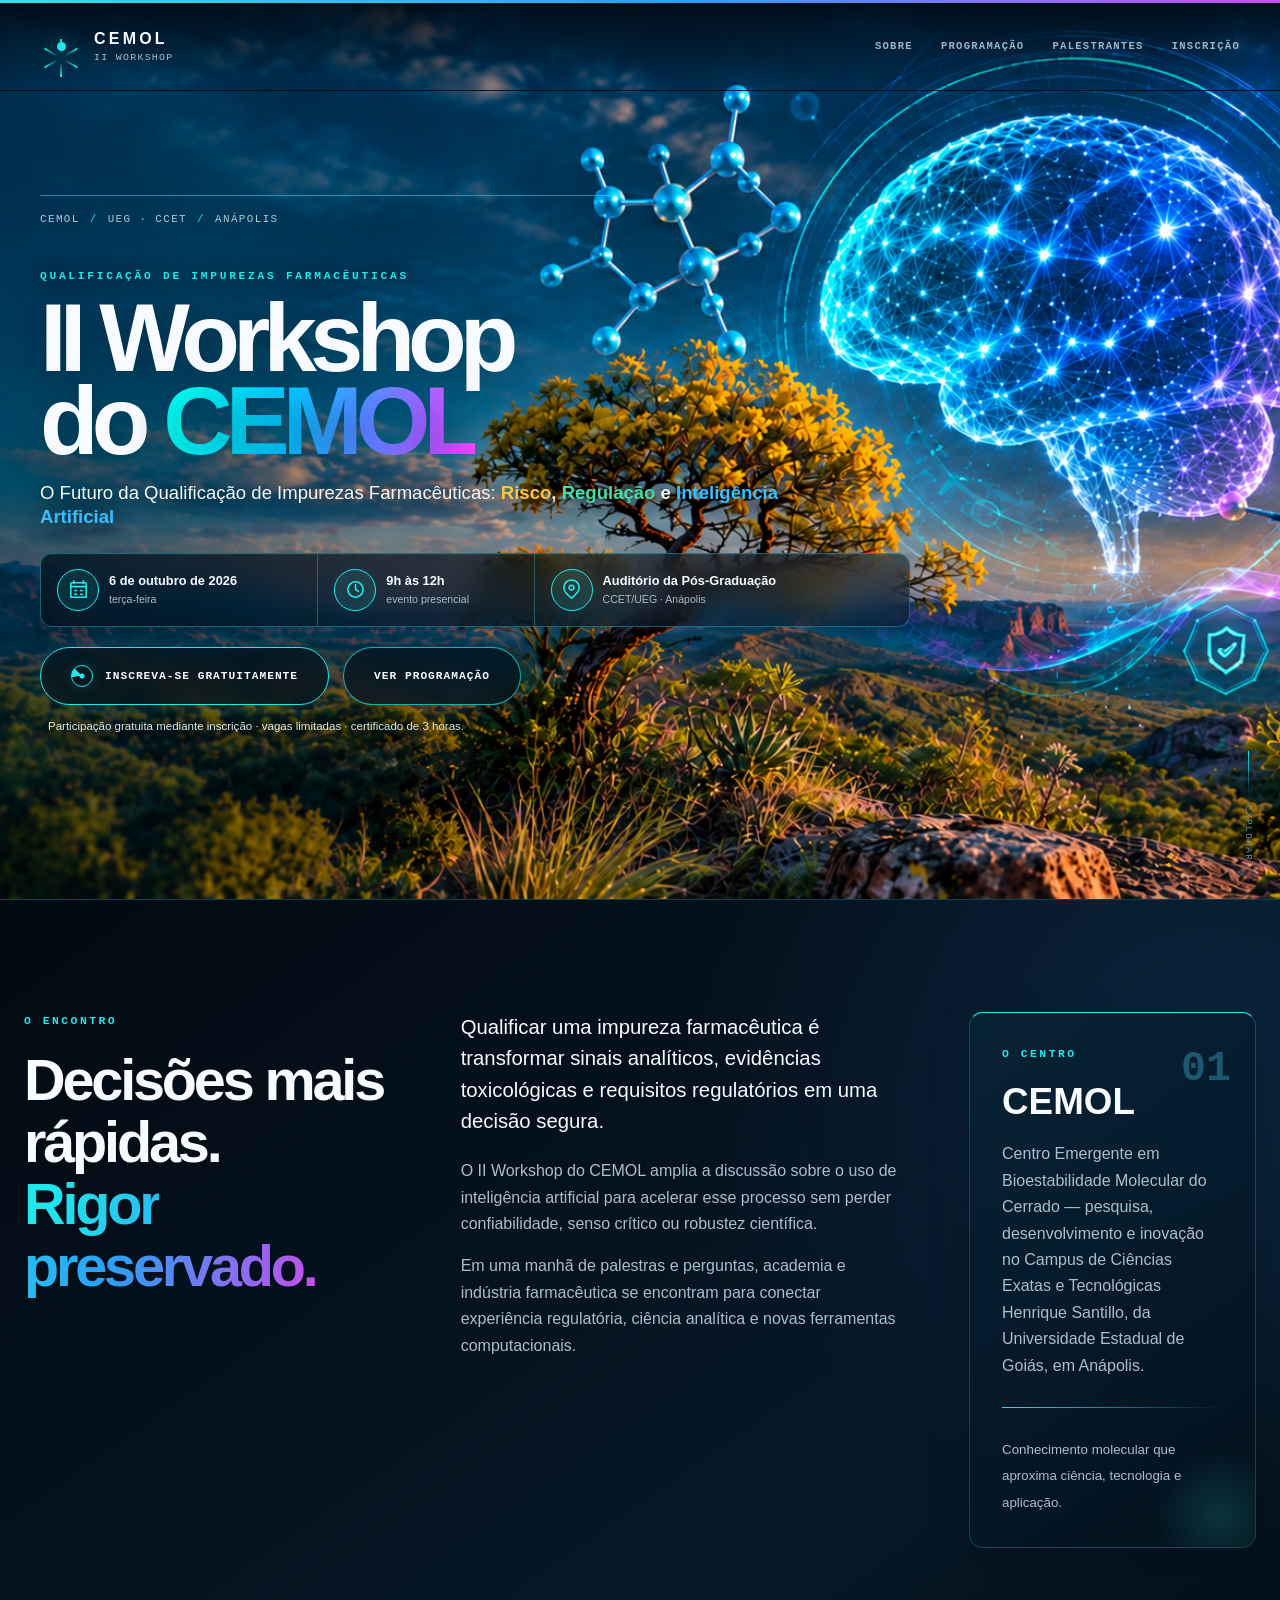
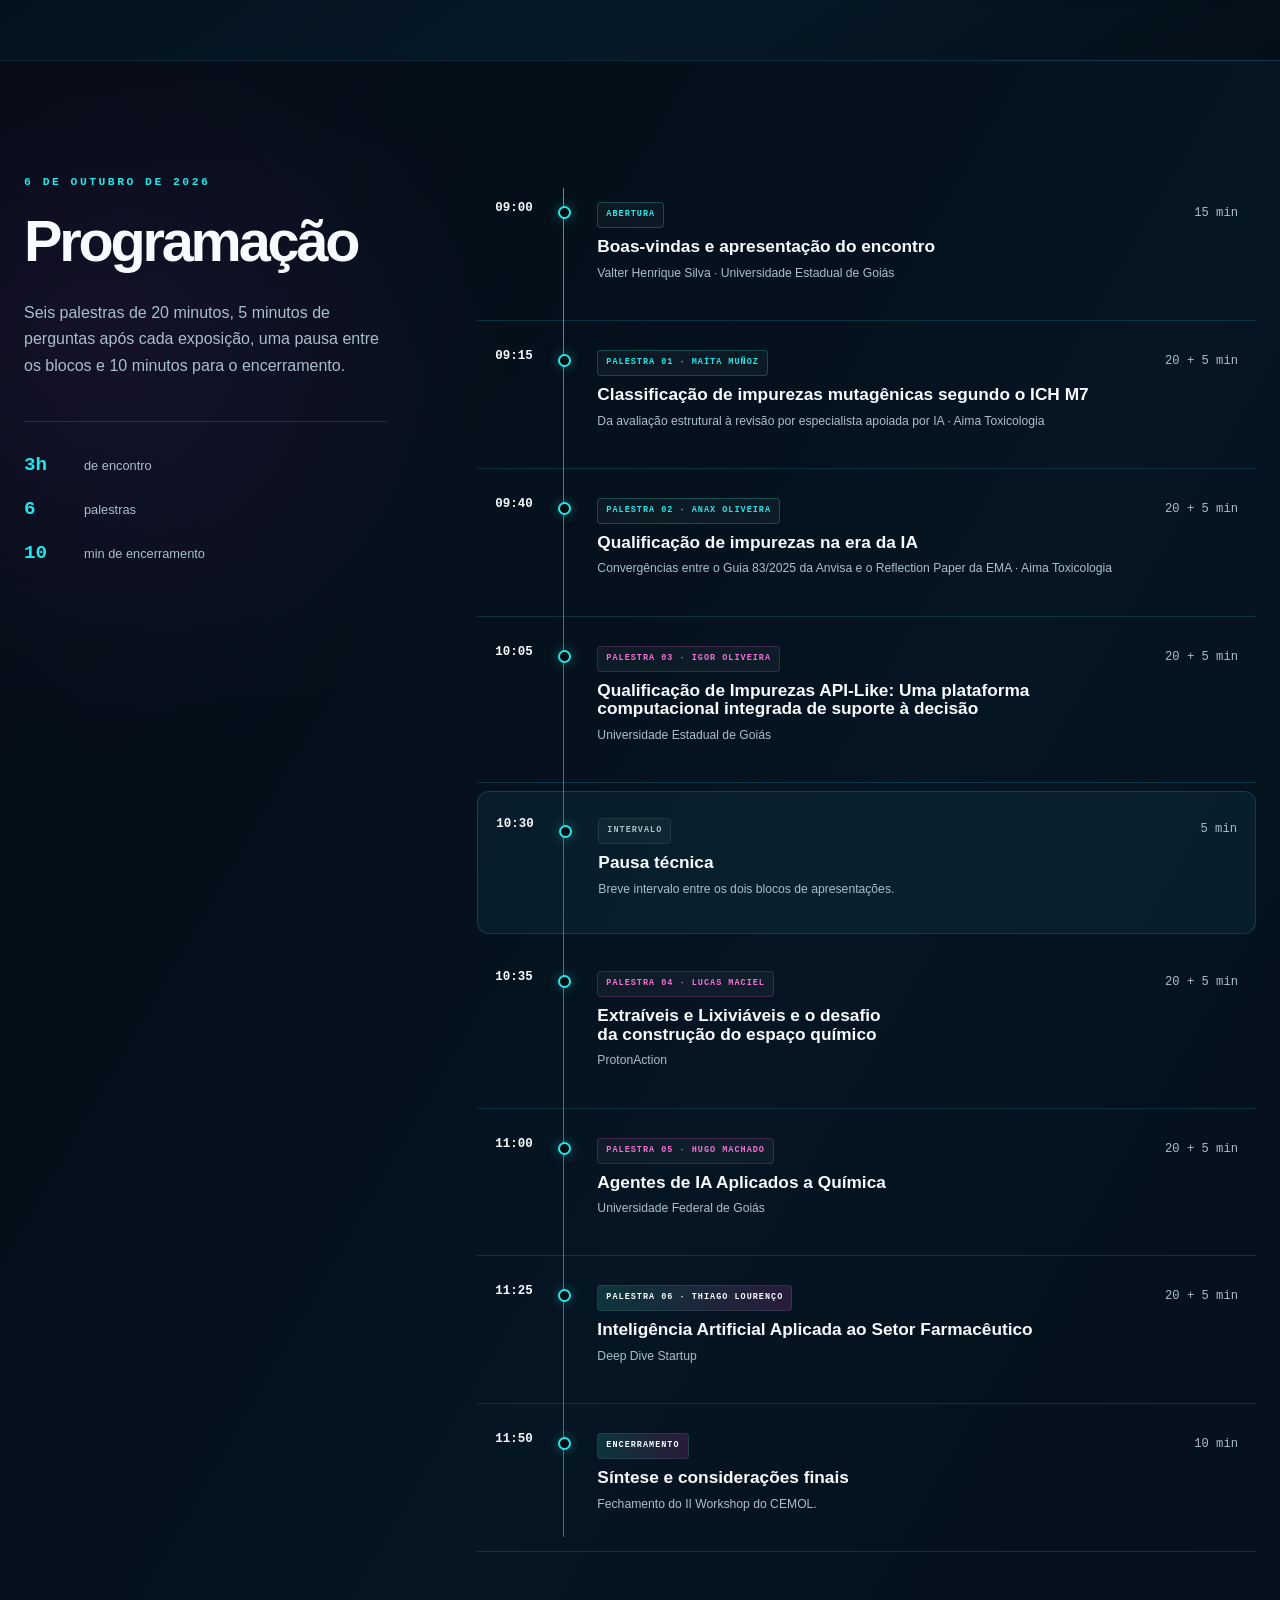
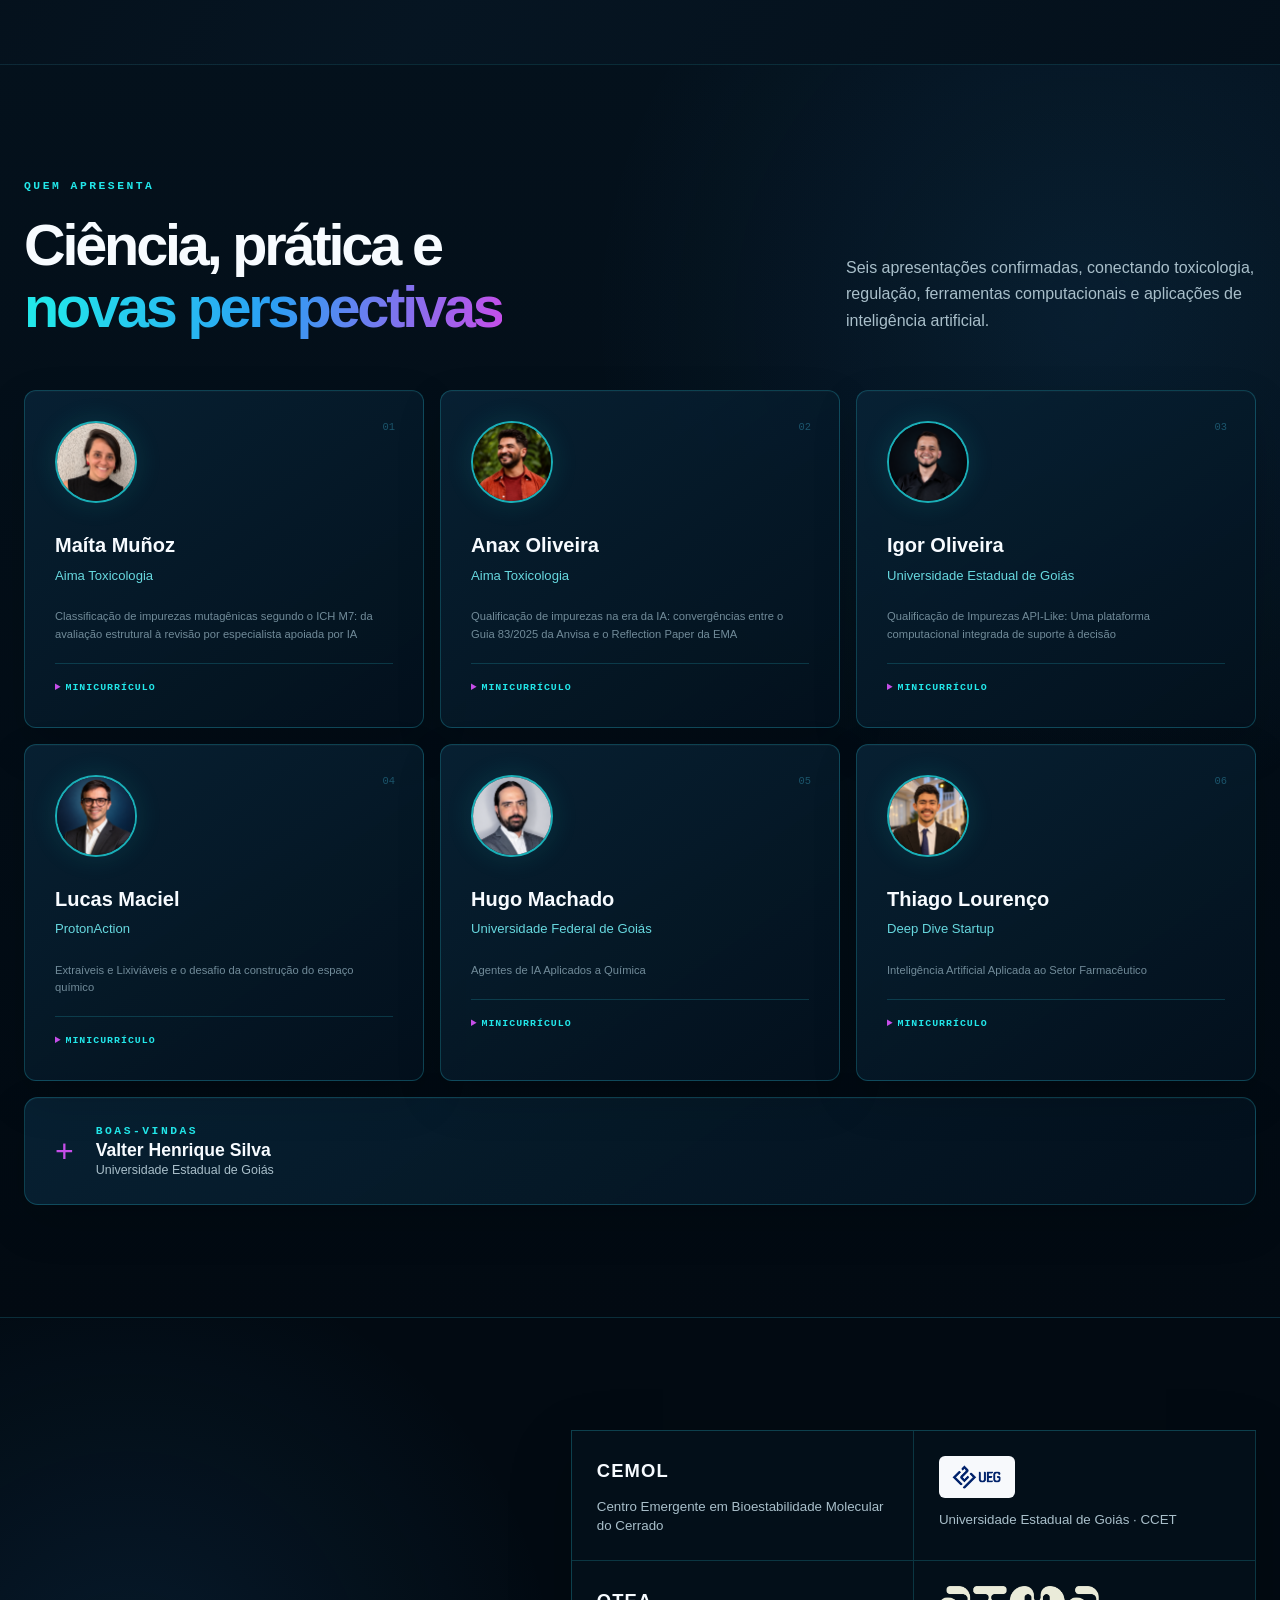
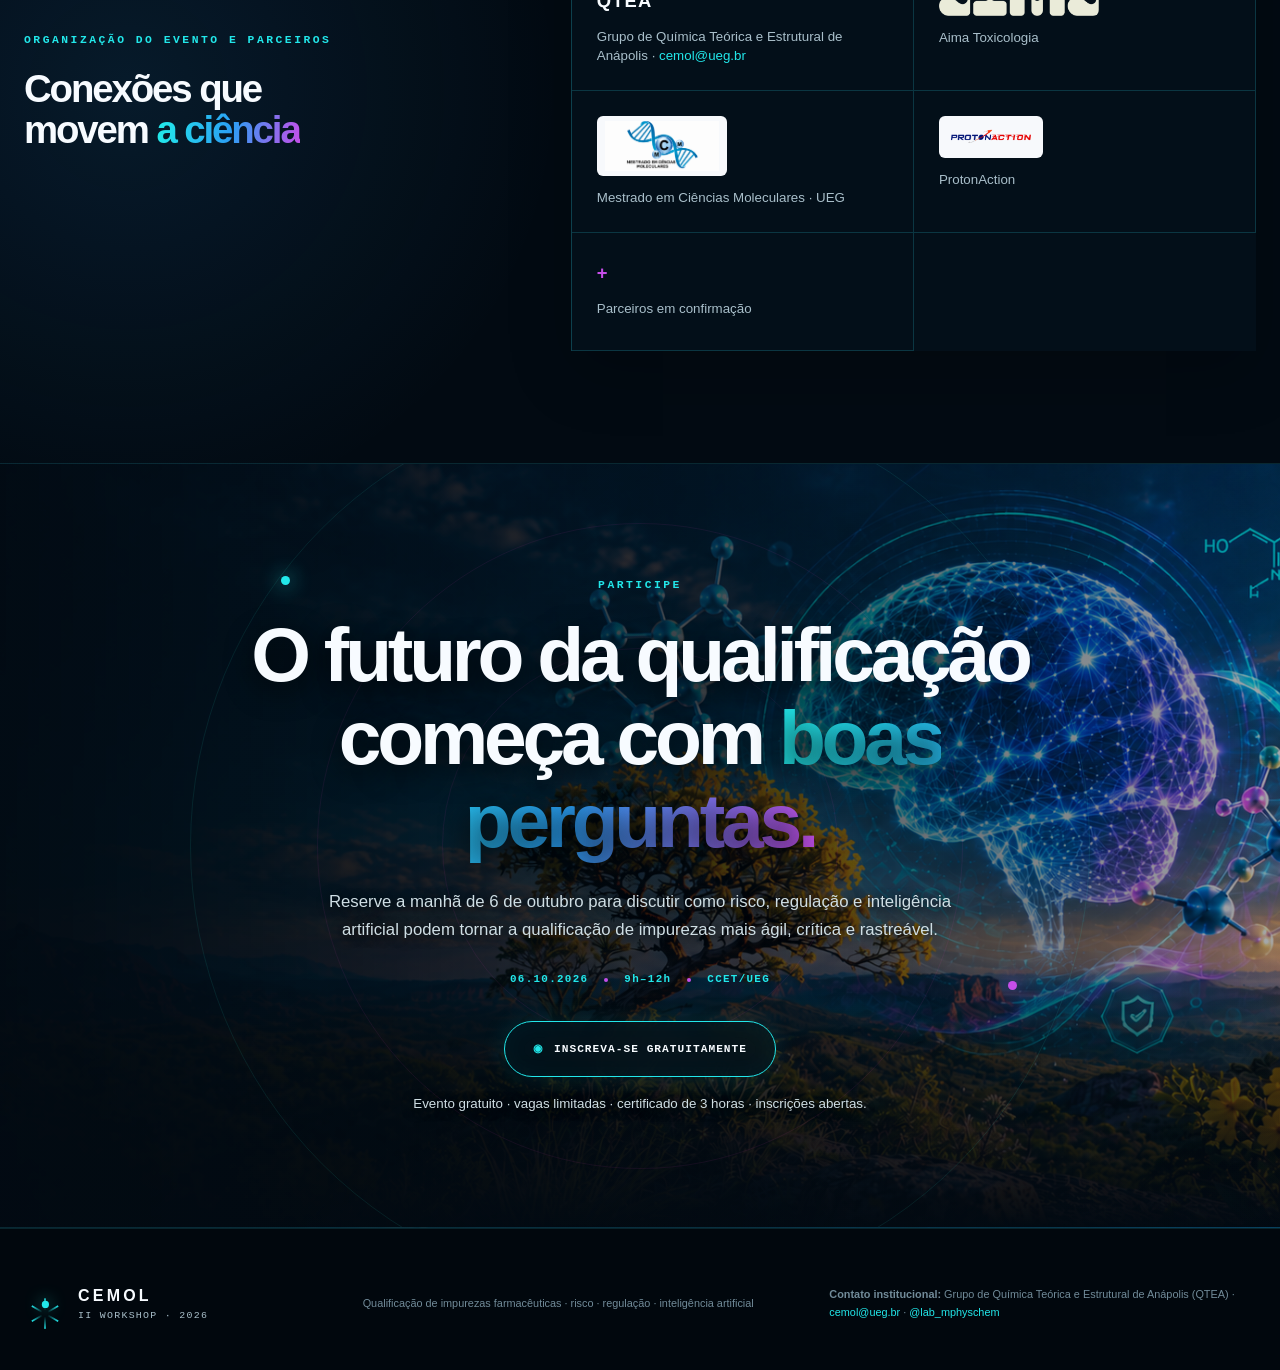
==== index.html @ 2366f644 "Publica site do II Workshop do CEMOL" ====
<!doctype html>
<html lang="pt-BR">
  <head>
    <meta charset="utf-8" />
    <meta name="viewport" content="width=device-width, initial-scale=1" />
    <meta
      name="description"
      content="II Workshop do CEMOL — O Futuro da Qualificação de Impurezas Farmacêuticas: Risco, Regulação e Inteligência Artificial. 6 de outubro de 2026, das 9h às 12h, em Anápolis."
    />
    <meta name="theme-color" content="#051115" />
    <meta property="og:type" content="website" />
    <meta property="og:title" content="II Workshop do CEMOL" />
    <meta
      property="og:description"
      content="Risco, regulação e inteligência artificial na qualificação de impurezas farmacêuticas."
    />
    <meta property="og:image" content="assets/social-card.png" />
    <title>II Workshop do CEMOL</title>
    <link rel="stylesheet" href="styles.css" />
    <script src="script.js" defer></script>
  </head>
  <body data-registration-url="https://forms.gle/aCswComTDWikFgrj9">
    <a class="skip-link" href="#conteudo">Pular para o conteúdo</a>

    <header class="site-header" data-header>
      <a class="brand" href="#inicio" aria-label="II Workshop do CEMOL — início">
        <span class="brand__mark" aria-hidden="true">
          <i></i><i></i><i></i><i></i><i></i><i></i>
        </span>
        <span>
          <b>CEMOL</b>
          <small>II Workshop</small>
        </span>
      </a>

      <button class="nav-toggle" type="button" aria-expanded="false" aria-controls="menu-principal">
        <span></span><span></span>
        <span class="sr-only">Abrir menu</span>
      </button>

      <nav id="menu-principal" class="site-nav" aria-label="Navegação principal">
        <a href="#sobre">Sobre</a>
        <a href="#programacao">Programação</a>
        <a href="#palestrantes">Palestrantes</a>
        <a href="#inscricao">Inscrição</a>
      </nav>
    </header>

    <main id="conteudo">
      <section id="inicio" class="hero" aria-labelledby="hero-title">
        <div class="hero__backdrop" aria-hidden="true"></div>
        <div class="hero__molecule" aria-hidden="true">
          <span class="bond bond--1"></span><span class="bond bond--2"></span>
          <span class="bond bond--3"></span><span class="bond bond--4"></span>
          <i class="atom atom--1"></i><i class="atom atom--2"></i>
          <i class="atom atom--3"></i><i class="atom atom--4"></i><i class="atom atom--5"></i>
        </div>
        <div class="container hero__content">
          <div class="hero__eyebrow">
            <span>CEMOL</span>
            <span>UEG · CCET</span>
            <span>Anápolis</span>
          </div>
          <p class="kicker">Qualificação de impurezas farmacêuticas</p>
          <h1 id="hero-title">
            <span class="hero__title-line">II Workshop</span>
            <span class="hero__title-line hero__title-line--accent">do <em>CEMOL</em></span>
          </h1>
          <p class="hero__theme">
            O Futuro da Qualificação de Impurezas Farmacêuticas:
            <strong><span class="accent accent--gold">Risco</span>, <span class="accent accent--green">Regulação</span> e <span class="accent accent--blue">Inteligência Artificial</span></strong>
          </p>

          <div class="event-facts" aria-label="Informações do evento">
            <div class="event-fact">
              <span class="event-fact__icon" aria-hidden="true">
                <svg viewBox="0 0 24 24"><path d="M7 3v3M17 3v3M4 9h16M5 5h14a1 1 0 0 1 1 1v14H4V6a1 1 0 0 1 1-1Z"/><path d="M8 13h2M14 13h2M8 17h2M14 17h2"/></svg>
              </span>
              <span><b>6 de outubro de 2026</b><small>terça-feira</small></span>
            </div>
            <div class="event-fact">
              <span class="event-fact__icon" aria-hidden="true">
                <svg viewBox="0 0 24 24"><circle cx="12" cy="12" r="8"/><path d="M12 7v5l3 2"/></svg>
              </span>
              <span><b>9h às 12h</b><small>evento presencial</small></span>
            </div>
            <div class="event-fact">
              <span class="event-fact__icon" aria-hidden="true">
                <svg viewBox="0 0 24 24"><path d="M20 10c0 5-8 11-8 11S4 15 4 10a8 8 0 1 1 16 0Z"/><circle cx="12" cy="10" r="2.5"/></svg>
              </span>
              <span><b>Auditório da Pós-Graduação</b><small>CCET/UEG · Anápolis</small></span>
            </div>
          </div>

          <div class="hero__actions">
            <a class="button button--primary" href="https://forms.gle/aCswComTDWikFgrj9" target="_blank" rel="noopener noreferrer" data-registration-cta>
              Inscreva-se gratuitamente
            </a>
            <a class="button button--ghost" href="#programacao">Ver programação</a>
          </div>
          <p class="hero__note">Participação gratuita mediante inscrição · vagas limitadas · certificado de 3 horas.</p>
        </div>
        <a class="hero__scroll" href="#sobre" aria-label="Ir para a seção Sobre">
          <span></span> Explorar
        </a>
      </section>

      <section id="sobre" class="section section--about">
        <div class="container about-grid">
          <div class="section-heading reveal">
            <p class="kicker">O encontro</p>
            <h2>Decisões mais rápidas.<br /><span>Rigor preservado.</span></h2>
          </div>
          <div class="about-copy reveal">
            <p class="lead">
              Qualificar uma impureza farmacêutica é transformar sinais analíticos,
              evidências toxicológicas e requisitos regulatórios em uma decisão segura.
            </p>
            <p>
              O II Workshop do CEMOL amplia a discussão sobre o uso de inteligência
              artificial para acelerar esse processo sem perder confiabilidade, senso
              crítico ou robustez científica.
            </p>
            <p>
              Em uma manhã de palestras e perguntas, academia e indústria farmacêutica se
              encontram para conectar experiência regulatória, ciência analítica e novas
              ferramentas computacionais.
            </p>
          </div>
          <aside class="about-card reveal" aria-label="Sobre o CEMOL">
            <span class="about-card__index">01</span>
            <p class="kicker">O Centro</p>
            <h3>CEMOL</h3>
            <p>
              Centro Emergente em Bioestabilidade Molecular do Cerrado — pesquisa,
              desenvolvimento e inovação no Campus de Ciências Exatas e Tecnológicas
              Henrique Santillo, da Universidade Estadual de Goiás, em Anápolis.
            </p>
            <div class="about-card__line"></div>
            <small>Conhecimento molecular que aproxima ciência, tecnologia e aplicação.</small>
          </aside>
        </div>
      </section>

      <section id="programacao" class="section section--schedule">
        <div class="container schedule-layout">
          <div class="schedule-intro reveal">
            <p class="kicker">6 de outubro de 2026</p>
            <h2>Programação</h2>
            <p>
              Seis palestras de 20 minutos, 5 minutos de perguntas após cada exposição,
              uma pausa entre os blocos e 10 minutos para o encerramento.
            </p>
            <div class="schedule-summary">
              <span><b>3h</b> de encontro</span>
              <span><b>6</b> palestras</span>
              <span><b>10</b> min de encerramento</span>
            </div>
          </div>

          <ol class="timeline" aria-label="Programação do workshop">
            <li class="timeline__item reveal">
              <time datetime="2026-10-06T09:00">09:00</time>
              <div><span class="tag tag--cyan">Abertura</span><h3>Boas-vindas e apresentação do encontro</h3><p>Valter Henrique Silva · Universidade Estadual de Goiás</p></div>
              <small>15 min</small>
            </li>
            <li class="timeline__item reveal">
              <time datetime="2026-10-06T09:15">09:15</time>
              <div><span class="tag tag--cyan">Palestra 01 · Maíta Muñoz</span><h3>Classificação de impurezas mutagênicas segundo o ICH M7</h3><p>Da avaliação estrutural à revisão por especialista apoiada por IA · Aima Toxicologia</p></div>
              <small>20 + 5 min</small>
            </li>
            <li class="timeline__item reveal">
              <time datetime="2026-10-06T09:40">09:40</time>
              <div><span class="tag tag--cyan">Palestra 02 · Anax Oliveira</span><h3>Qualificação de impurezas na era da IA</h3><p>Convergências entre o Guia 83/2025 da Anvisa e o Reflection Paper da EMA · Aima Toxicologia</p></div>
              <small>20 + 5 min</small>
            </li>
            <li class="timeline__item reveal">
              <time datetime="2026-10-06T10:05">10:05</time>
              <div><span class="tag tag--magenta">Palestra 03 · Igor Oliveira</span><h3>Qualificação de Impurezas API-Like: Uma plataforma computacional integrada de suporte à decisão</h3><p>Universidade Estadual de Goiás</p></div>
              <small>20 + 5 min</small>
            </li>
            <li class="timeline__item timeline__item--break reveal">
              <time datetime="2026-10-06T10:30">10:30</time>
              <div><span class="tag">Intervalo</span><h3>Pausa técnica</h3><p>Breve intervalo entre os dois blocos de apresentações.</p></div>
              <small>5 min</small>
            </li>
            <li class="timeline__item reveal">
              <time datetime="2026-10-06T10:35">10:35</time>
              <div><span class="tag tag--magenta">Palestra 04 · Lucas Maciel</span><h3>Extraíveis e Lixiviáveis e o desafio da construção do espaço químico</h3><p>ProtonAction</p></div>
              <small>20 + 5 min</small>
            </li>
            <li class="timeline__item reveal">
              <time datetime="2026-10-06T11:00">11:00</time>
              <div><span class="tag tag--magenta">Palestra 05 · Hugo Machado</span><h3>Agentes de IA Aplicados a Química</h3><p>Universidade Federal de Goiás</p></div>
              <small>20 + 5 min</small>
            </li>
            <li class="timeline__item reveal">
              <time datetime="2026-10-06T11:25">11:25</time>
              <div><span class="tag tag--gradient">Palestra 06 · Thiago Lourenço</span><h3>Inteligência Artificial Aplicada ao Setor Farmacêutico</h3><p>Deep Dive Startup</p></div>
              <small>20 + 5 min</small>
            </li>
            <li class="timeline__item reveal">
              <time datetime="2026-10-06T11:50">11:50</time>
              <div><span class="tag tag--gradient">Encerramento</span><h3>Síntese e considerações finais</h3><p>Fechamento do II Workshop do CEMOL.</p></div>
              <small>10 min</small>
            </li>
          </ol>
        </div>
      </section>

      <section id="palestrantes" class="section section--speakers">
        <div class="container">
          <div class="section-heading section-heading--row reveal">
            <div><p class="kicker">Quem apresenta</p><h2>Ciência, prática e <span>novas perspectivas</span></h2></div>
            <p>Seis apresentações confirmadas, conectando toxicologia, regulação, ferramentas computacionais e aplicações de inteligência artificial.</p>
          </div>
          <div class="speaker-grid">
            <article class="speaker-card reveal">
              <div class="speaker-card__avatar speaker-card__avatar--photo">
                <img src="assets/maita-munoz.png" alt="Retrato de Maíta Muñoz" width="1254" height="1254" loading="lazy" />
              </div>
              <span class="speaker-card__number">01</span>
              <h3>Maíta Muñoz</h3>
              <p>Aima Toxicologia</p>
              <small>Classificação de impurezas mutagênicas segundo o ICH M7: da avaliação estrutural à revisão por especialista apoiada por IA</small>
              <details class="speaker-bio">
                <summary>Minicurrículo</summary>
                <p>Maíta é Química pela Universidad del Quindío (Colômbia), Mestre em Toxicologia pela Universidade de São Paulo (USP), com mais de 15 anos de experiência na indústria farmacêutica. Tem sólida experiência na avaliação de risco toxicológico, tendo atuado como Toxicologista na indústria farmacêutica brasileira, onde implementou o uso de ferramentas <em>in silico</em> em diversas frentes, de acordo com regulamentações da Anvisa e guias do ICH. Mais recentemente, trabalhou como Cientista de Aplicação e Consultora Científica no Reino Unido, sendo responsável por implementar o uso de plataformas de Toxicologia Computacional nos países hispanofalantes da América Latina, com foco na avaliação de segurança química. Atualmente, é Diretora Científica na Aima Toxicologia, empresa cujos pilares de atuação são consultoria, educação, ciência e políticas públicas.</p>
              </details>
            </article>
            <article class="speaker-card reveal">
              <div class="speaker-card__avatar speaker-card__avatar--photo">
                <img src="assets/anax-oliveira.png" alt="Retrato de Anax Oliveira" width="1254" height="1254" loading="lazy" />
              </div>
              <span class="speaker-card__number">02</span>
              <h3>Anax Oliveira</h3>
              <p>Aima Toxicologia</p>
              <small>Qualificação de impurezas na era da IA: convergências entre o Guia 83/2025 da Anvisa e o Reflection Paper da EMA</small>
              <details class="speaker-bio">
                <summary>Minicurrículo</summary>
                <p>Farmacêutico pela Universidade Anhembi Morumbi, com Doutorado em Toxicologia e Análises Toxicológicas pela USP e diplomação pelo American Board of Toxicology (DABT). É cofundador e Diretor Científico da Aima Toxicologia, com sólida experiência em avaliação de risco toxicológico nos setores farmacêutico e de cosméticos, atuando em diferentes contextos regulatórios no Brasil, América Latina e cenário global. Possui experiência em Toxicologia Computacional e participação em importantes iniciativas regulatórias, incluindo o Concea/MCTI, grupos de trabalho da Anvisa e a Câmara Técnica de Cosméticos (CATEC). É autor de publicações científicas e capítulos de livros, membro do Grupo de Trabalho de Toxicologia do CFF, da Society of Toxicology (SOT) e da Diretoria da Sociedade Brasileira de Toxicologia (SBTox).</p>
              </details>
            </article>
            <article class="speaker-card reveal">
              <div class="speaker-card__avatar speaker-card__avatar--photo">
                <img src="assets/igor-oliveira.png" alt="Retrato de Igor Oliveira" width="1254" height="1254" loading="lazy" />
              </div>
              <span class="speaker-card__number">03</span>
              <h3>Igor Oliveira</h3>
              <p>Universidade Estadual de Goiás</p>
              <small>Qualificação de Impurezas API-Like: Uma plataforma computacional integrada de suporte à decisão</small>
              <details class="speaker-bio">
                <summary>Minicurrículo</summary>
                <p>Farmacêutico pela Universidade Federal de Goiás (UFG), pós-graduado em Toxicologia Industrial pelo CDPI PHARMA e mestrando em Ciências Moleculares pela Universidade Estadual de Goiás (UEG), com pesquisa voltada à toxicologia computacional, qualificação de impurezas não mutagênicas, toxicologia regulatória, quimioinformática e inteligência artificial. Atua como Analista de Desenvolvimento Analítico na Brainfarma, com experiência em gerenciamento de risco de nitrosaminas, suporte analítico para impurezas mutagênicas, solventes residuais, impurezas elementares, avaliação comparativa de perfis de impurezas e atividades de suporte analítico pós-registro.</p>
              </details>
            </article>
            <article class="speaker-card reveal">
              <div class="speaker-card__avatar speaker-card__avatar--photo">
                <img src="assets/lucas-maciel.png" alt="Retrato de Lucas Maciel" width="1254" height="1254" loading="lazy" />
              </div>
              <span class="speaker-card__number">04</span>
              <h3>Lucas Maciel</h3>
              <p>ProtonAction</p>
              <small>Extraíveis e Lixiviáveis e o desafio da construção do espaço químico</small>
              <details class="speaker-bio">
                <summary>Minicurrículo</summary>
                <p>Farmacêutico pela Universidade Federal do Piauí (UFPI), com Mestrado e Doutorado em Ciências pela Faculdade de Ciências Farmacêuticas de Ribeirão Preto da USP e estágio sanduíche na University of Münster, Alemanha. Possui sólida experiência em técnicas analíticas avançadas, incluindo cromatografia, espectrometria de massas, desenvolvimento e validação de métodos analíticos e bioanalíticos, além de estudos de metabolismo e farmacocinética. Atuou na indústria farmacêutica entre 2020 e 2024, com foco na análise de impurezas farmacêuticas, como produtos de degradação, nitrosaminas e extraíveis e lixiviáveis. Atualmente, é CEO e fundador da ProtonAction, professor de pós-graduação e produtor de conteúdo técnico na área farmacêutica. Também atua como revisor de periódicos científicos internacionais e embaixador científico da comunidade USP Nitrosamine Exchange.</p>
              </details>
            </article>
            <article class="speaker-card reveal">
              <div class="speaker-card__avatar speaker-card__avatar--photo">
                <img src="assets/hugo-machado.png" alt="Retrato de Hugo Machado" width="1254" height="1254" loading="lazy" />
              </div>
              <span class="speaker-card__number">05</span>
              <h3>Hugo Machado</h3>
              <p>Universidade Federal de Goiás</p>
              <small>Agentes de IA Aplicados a Química</small>
              <details class="speaker-bio">
                <summary>Minicurrículo</summary>
                <p>Químico Industrial, mestre e doutor em Físico-Química pela UEG e UnB, respectivamente. Atua como pesquisador e pós-doutorando no Laboratório de Cromatografia e Espectrometria de Massa (LaCEM) e como pesquisador nos grupos QTEA e LMSC. É desenvolvedor da plataforma computacional “Transitivity”, voltada ao cálculo de propriedades cinéticas e parâmetros relacionados a transformações químicas e fenômenos de transporte. Atualmente, dedica-se ao tratamento de dados de espectrometria de massas e ao desenvolvimento de softwares e modelos matemáticos baseados em inteligência artificial para a análise de processos químicos e biológicos e de problemas em cinética química.</p>
              </details>
            </article>
            <article class="speaker-card reveal">
              <div class="speaker-card__avatar speaker-card__avatar--photo">
                <img src="assets/thiago-lourenco.png" alt="Retrato de Thiago Lourenço" width="1254" height="1254" loading="lazy" />
              </div>
              <span class="speaker-card__number">06</span>
              <h3>Thiago Lourenço</h3>
              <p>Deep Dive Startup</p>
              <small>Inteligência Artificial Aplicada ao Setor Farmacêutico</small>
              <details class="speaker-bio">
                <summary>Minicurrículo</summary>
                <p>Thiago Gomes da Silva Lourenço é Engenheiro Mecatrônico pela Universidade de Brasília (UnB), especializado em Inteligência Artificial. Cofundador da Deep Dive, coordena o projeto SIGN, voltado à aplicação de visão computacional no ensino de LIBRAS. Atua também como Consultor no CGEE, desenvolvendo soluções baseadas em Processamento de Linguagem Natural (PLN) e Grandes Modelos de Linguagem (LLMs) para análise e automação em larga escala. Sua experiência inclui visão computacional, reconhecimento de sinais, robótica, aprendizado por reforço profundo e modelos de linguagem multimodais, com atuação em pesquisa, publicações científicas e desenvolvimento de projetos. Complementa sua formação técnica com experiência em liderança e integração de sistemas, construída no LARA, no IEEE CIS e na Empresa Júnior Mecajun.</p>
              </details>
            </article>
          </div>
          <div class="speaker-note reveal">
            <span>+</span>
            <div>
              <p class="kicker">Boas-vindas</p>
              <h3>Valter Henrique Silva</h3>
              <p>Universidade Estadual de Goiás</p>
            </div>
          </div>
        </div>
      </section>

      <section id="parceiros" class="section section--partners">
        <div class="container partners-grid">
          <div class="reveal">
            <p class="kicker">Organização do evento e parceiros</p>
            <h2>Conexões que movem <span>a ciência</span></h2>
          </div>
          <div class="partner-list reveal" aria-label="Organização do evento e instituições parceiras">
            <div><b>CEMOL</b><small>Centro Emergente em Bioestabilidade Molecular do Cerrado</small></div>
            <div class="partner-list__brand">
              <img class="partner-logo partner-logo--ueg" src="assets/logo-ueg.png" alt="Logotipo da Universidade Estadual de Goiás" width="1645" height="819" loading="lazy" />
              <small>Universidade Estadual de Goiás · CCET</small>
            </div>
            <div><b>QTEA</b><small>Grupo de Química Teórica e Estrutural de Anápolis · <a href="mailto:cemol@ueg.br">cemol@ueg.br</a></small></div>
            <div class="partner-list__brand">
              <img class="partner-logo partner-logo--aima" src="assets/logo-aima.png" alt="Logotipo da Aima Toxicologia" width="4391" height="823" loading="lazy" />
              <small>Aima Toxicologia</small>
            </div>
            <div class="partner-list__brand">
              <img class="partner-logo partner-logo--ppgcm" src="assets/logo-mestrado-ciencias-moleculares.png" alt="Logotipo do Mestrado em Ciências Moleculares" width="1894" height="830" loading="lazy" />
              <small>Mestrado em Ciências Moleculares · UEG</small>
            </div>
            <div class="partner-list__brand">
              <img class="partner-logo partner-logo--protonaction" src="assets/logo-protonaction.png" alt="Logotipo da ProtonAction" width="2172" height="724" loading="lazy" />
              <small>ProtonAction</small>
            </div>
            <div class="partner-list__pending"><b>+</b><small>Parceiros em confirmação</small></div>
          </div>
        </div>
      </section>

      <section id="inscricao" class="section section--cta">
        <div class="cta-orbit" aria-hidden="true"><i></i><i></i><i></i></div>
        <div class="container cta-content reveal">
          <p class="kicker">Participe</p>
          <h2>O futuro da qualificação<br />começa com <span>boas perguntas.</span></h2>
          <p>
            Reserve a manhã de 6 de outubro para discutir como risco, regulação e
            inteligência artificial podem tornar a qualificação de impurezas mais ágil,
            crítica e rastreável.
          </p>
          <div class="cta-facts">
            <span>06.10.2026</span><i></i><span>9h–12h</span><i></i><span>CCET/UEG</span>
          </div>
          <a class="button button--primary button--large" href="https://forms.gle/aCswComTDWikFgrj9" target="_blank" rel="noopener noreferrer" data-registration-cta>
            Inscreva-se gratuitamente
          </a>
          <small>Evento gratuito · vagas limitadas · certificado de 3 horas · inscrições abertas.</small>
        </div>
      </section>
    </main>

    <footer class="site-footer">
      <div class="container">
        <a class="brand brand--footer" href="#inicio"><span class="brand__mark" aria-hidden="true"><i></i><i></i><i></i><i></i><i></i><i></i></span><span><b>CEMOL</b><small>II Workshop · 2026</small></span></a>
        <p>Qualificação de impurezas farmacêuticas · risco · regulação · inteligência artificial</p>
        <p><b>Contato institucional:</b> Grupo de Química Teórica e Estrutural de Anápolis (QTEA) · <a href="mailto:cemol@ueg.br">cemol@ueg.br</a> · <a href="https://www.instagram.com/lab_mphyschem/" target="_blank" rel="noopener noreferrer">@lab_mphyschem</a></p>
      </div>
    </footer>
  </body>
</html>
---- styles.css ----
:root {
  color-scheme: dark;
  --ink: #f3fbfa;
  --muted: #9ab1b4;
  --faint: #607579;
  --base: #041014;
  --base-soft: #07171c;
  --panel: rgba(9, 28, 33, 0.74);
  --panel-strong: #0b2228;
  --line: rgba(97, 221, 208, 0.16);
  --line-strong: rgba(97, 221, 208, 0.34);
  --cyan: #35f4dc;
  --cyan-soft: #59cbbf;
  --blue: #38a9e7;
  --magenta: #e544c3;
  --violet: #8873f4;
  --container: 1180px;
  --header: 76px;
  --radius: 20px;
  --font: Inter, "Segoe UI", Helvetica, Arial, sans-serif;
}

* {
  box-sizing: border-box;
}

html {
  scroll-behavior: smooth;
  background: var(--base);
}

body {
  margin: 0;
  overflow-x: hidden;
  color: var(--ink);
  background:
    radial-gradient(circle at 15% 38%, rgba(16, 115, 119, 0.08), transparent 22rem),
    var(--base);
  font-family: var(--font);
  font-size: 16px;
  line-height: 1.65;
}

body::before {
  position: fixed;
  z-index: 20;
  top: 0;
  left: 0;
  width: 100%;
  height: 2px;
  content: "";
  background: linear-gradient(90deg, var(--cyan), var(--blue), var(--magenta));
}

a {
  color: inherit;
  text-decoration: none;
}

button,
a {
  -webkit-tap-highlight-color: transparent;
}

button:focus-visible,
a:focus-visible {
  outline: 2px solid var(--cyan);
  outline-offset: 4px;
}

h1,
h2,
h3,
p {
  margin-top: 0;
}

h1,
h2,
h3 {
  line-height: 1.08;
  text-wrap: balance;
}

h2 {
  margin-bottom: 0;
  font-size: clamp(2.3rem, 4vw, 4.5rem);
  letter-spacing: -0.055em;
}

h2 span,
h1 em {
  color: transparent;
  background: linear-gradient(100deg, var(--cyan) 5%, var(--blue) 52%, var(--magenta));
  background-clip: text;
  -webkit-background-clip: text;
  font-style: normal;
}

.container {
  width: min(calc(100% - 48px), var(--container));
  margin-inline: auto;
}

.sr-only {
  position: absolute;
  width: 1px;
  height: 1px;
  padding: 0;
  margin: -1px;
  overflow: hidden;
  clip: rect(0, 0, 0, 0);
  white-space: nowrap;
  border: 0;
}

.skip-link {
  position: fixed;
  z-index: 1000;
  top: 12px;
  left: 12px;
  padding: 10px 16px;
  color: #00100f;
  background: var(--cyan);
  border-radius: 8px;
  transform: translateY(-150%);
  transition: transform 160ms ease;
}

.skip-link:focus {
  transform: translateY(0);
}

.site-header {
  position: fixed;
  z-index: 100;
  top: 2px;
  right: 0;
  left: 0;
  display: flex;
  align-items: center;
  justify-content: space-between;
  height: var(--header);
  padding-inline: max(24px, calc((100vw - var(--container)) / 2));
  border-bottom: 1px solid transparent;
  transition: background 240ms ease, border-color 240ms ease, backdrop-filter 240ms ease;
}

.site-header.is-scrolled {
  background: rgba(3, 14, 18, 0.84);
  border-color: var(--line);
  backdrop-filter: blur(20px);
}

.brand {
  display: inline-flex;
  align-items: center;
  gap: 12px;
}

.brand b,
.brand small {
  display: block;
  line-height: 1.15;
}

.brand b {
  font-size: 0.88rem;
  letter-spacing: 0.18em;
}

.brand small {
  margin-top: 4px;
  color: var(--muted);
  font-family: ui-monospace, SFMono-Regular, Consolas, monospace;
  font-size: 0.62rem;
  letter-spacing: 0.13em;
  text-transform: uppercase;
}

.brand__mark {
  position: relative;
  display: grid;
  width: 33px;
  height: 33px;
  place-items: center;
}

.brand__mark::after {
  width: 8px;
  height: 8px;
  content: "";
  background: var(--cyan);
  border-radius: 50%;
  box-shadow: 0 0 20px rgba(53, 244, 220, 0.7);
}

.brand__mark i {
  position: absolute;
  width: 2px;
  height: 12px;
  background: linear-gradient(var(--cyan), transparent);
  transform-origin: 50% 17px;
}

.brand__mark i:nth-child(2) { transform: rotate(60deg); }
.brand__mark i:nth-child(3) { transform: rotate(120deg); }
.brand__mark i:nth-child(4) { transform: rotate(180deg); }
.brand__mark i:nth-child(5) { transform: rotate(240deg); }
.brand__mark i:nth-child(6) { transform: rotate(300deg); }

.site-nav {
  display: flex;
  align-items: center;
  gap: 28px;
}

.site-nav a {
  position: relative;
  color: var(--muted);
  font-family: ui-monospace, SFMono-Regular, Consolas, monospace;
  font-size: 0.67rem;
  font-weight: 700;
  letter-spacing: 0.12em;
  text-transform: uppercase;
  transition: color 160ms ease;
}

.site-nav a::after {
  position: absolute;
  right: 0;
  bottom: -8px;
  left: 0;
  height: 1px;
  content: "";
  background: var(--cyan);
  transform: scaleX(0);
  transition: transform 160ms ease;
}

.site-nav a:hover,
.site-nav a.is-active {
  color: var(--ink);
}

.site-nav a:hover::after,
.site-nav a.is-active::after {
  transform: scaleX(1);
}

.nav-toggle {
  display: none;
}

.hero {
  position: relative;
  min-height: 780px;
  overflow: hidden;
  isolation: isolate;
  border-bottom: 1px solid var(--line);
}

.hero__backdrop {
  position: absolute;
  z-index: -3;
  inset: 0;
  background-image: url("assets/hero-science.png");
  background-position: center;
  background-size: cover;
  opacity: 0.88;
}

.hero::before {
  position: absolute;
  z-index: -2;
  inset: 0;
  content: "";
  background:
    linear-gradient(90deg, rgba(3, 13, 17, 0.98) 0%, rgba(3, 13, 17, 0.92) 32%, rgba(3, 13, 17, 0.2) 72%, rgba(3, 13, 17, 0.45) 100%),
    linear-gradient(0deg, var(--base) 0%, transparent 27%);
}

.hero::after {
  position: absolute;
  z-index: -1;
  inset: 0;
  content: "";
  opacity: 0.12;
  background-image: linear-gradient(rgba(53, 244, 220, 0.07) 1px, transparent 1px), linear-gradient(90deg, rgba(53, 244, 220, 0.07) 1px, transparent 1px);
  background-size: 64px 64px;
  mask-image: linear-gradient(90deg, black, transparent 58%);
}

.hero__content {
  padding-top: clamp(150px, 18vh, 190px);
  padding-bottom: 100px;
}

.hero__eyebrow {
  display: flex;
  align-items: center;
  gap: 10px;
  margin-bottom: 48px;
  color: var(--faint);
  font-family: ui-monospace, SFMono-Regular, Consolas, monospace;
  font-size: 0.62rem;
  letter-spacing: 0.13em;
  text-transform: uppercase;
}

.hero__eyebrow span:not(:last-child)::after {
  margin-left: 10px;
  color: var(--cyan);
  content: "/";
}

.kicker {
  margin-bottom: 18px;
  color: var(--cyan);
  font-family: ui-monospace, SFMono-Regular, Consolas, monospace;
  font-size: 0.67rem;
  font-weight: 800;
  letter-spacing: 0.18em;
  text-transform: uppercase;
}

.hero h1 {
  max-width: 660px;
  margin-bottom: 26px;
  font-size: clamp(4rem, 8vw, 7.6rem);
  letter-spacing: -0.07em;
}

.hero h1 span {
  display: block;
}

.hero__theme {
  max-width: 650px;
  margin-bottom: 36px;
  color: #c5d4d5;
  font-size: clamp(1.1rem, 2vw, 1.42rem);
  line-height: 1.48;
}

.hero__theme strong {
  color: var(--ink);
  font-weight: 650;
}

.event-facts {
  display: flex;
  flex-wrap: wrap;
  gap: 10px;
  max-width: 900px;
  margin-bottom: 30px;
}

.event-fact {
  display: flex;
  align-items: center;
  min-height: 58px;
  padding: 9px 15px 9px 9px;
  gap: 10px;
  background: rgba(5, 20, 24, 0.72);
  border: 1px solid var(--line-strong);
  border-radius: 999px;
  backdrop-filter: blur(12px);
}

.event-fact__icon {
  display: grid;
  width: 38px;
  height: 38px;
  color: var(--cyan);
  background: rgba(53, 244, 220, 0.08);
  border: 1px solid var(--line);
  border-radius: 50%;
  place-items: center;
  font-family: ui-monospace, SFMono-Regular, Consolas, monospace;
  font-size: 0.68rem;
  font-weight: 800;
}

.event-fact b,
.event-fact small {
  display: block;
  line-height: 1.3;
}

.event-fact b {
  font-size: 0.76rem;
}

.event-fact small {
  margin-top: 3px;
  color: var(--muted);
  font-size: 0.62rem;
}

.hero__actions {
  display: flex;
  flex-wrap: wrap;
  gap: 12px;
}

.button {
  display: inline-flex;
  min-height: 50px;
  align-items: center;
  justify-content: center;
  padding: 0 22px;
  border: 1px solid var(--line-strong);
  border-radius: 999px;
  font-family: ui-monospace, SFMono-Regular, Consolas, monospace;
  font-size: 0.7rem;
  font-weight: 800;
  letter-spacing: 0.09em;
  text-transform: uppercase;
  transition: transform 160ms ease, border-color 160ms ease, background 160ms ease;
}

.button:hover:not(.button--disabled) {
  transform: translateY(-2px);
}

.button--primary {
  color: #001411;
  background: var(--cyan);
  border-color: var(--cyan);
  box-shadow: 0 0 34px rgba(53, 244, 220, 0.14);
}

.button--ghost:hover {
  background: rgba(53, 244, 220, 0.06);
  border-color: var(--cyan);
}

.button--disabled {
  color: #89a19f;
  cursor: not-allowed;
  background: rgba(104, 139, 137, 0.12);
  border-color: rgba(142, 177, 174, 0.22);
  box-shadow: none;
}

.button--large {
  min-height: 62px;
  padding-inline: 32px;
}

.hero__note {
  margin: 14px 0 0 8px;
  color: var(--faint);
  font-size: 0.72rem;
}

.hero__scroll {
  position: absolute;
  right: max(24px, calc((100vw - var(--container)) / 2));
  bottom: 38px;
  display: flex;
  align-items: center;
  gap: 10px;
  color: var(--faint);
  font-family: ui-monospace, SFMono-Regular, Consolas, monospace;
  font-size: 0.58rem;
  letter-spacing: 0.16em;
  text-transform: uppercase;
  writing-mode: vertical-rl;
}

.hero__scroll span {
  display: block;
  width: 1px;
  height: 44px;
  background: linear-gradient(var(--cyan), transparent);
}

.hero__molecule {
  position: absolute;
  z-index: -1;
  top: 35%;
  right: 20%;
  width: 260px;
  height: 240px;
  opacity: 0.72;
  filter: drop-shadow(0 0 18px rgba(53, 244, 220, 0.32));
  transform: rotate(-8deg);
}

.atom,
.bond {
  position: absolute;
  display: block;
}

.atom {
  z-index: 2;
  width: 22px;
  height: 22px;
  background: radial-gradient(circle at 35% 30%, #f4ffff, var(--cyan) 25%, #06465d 70%);
  border: 1px solid rgba(255,255,255,.7);
  border-radius: 50%;
  box-shadow: inset -3px -3px 8px rgba(0,0,0,.5), 0 0 18px rgba(53,244,220,.55);
}

.atom--1 { top: 96px; left: 8px; }
.atom--2 { top: 35px; left: 87px; }
.atom--3 { top: 122px; left: 120px; background: radial-gradient(circle at 35% 30%, #fff, var(--magenta) 27%, #53104b 70%); }
.atom--4 { top: 76px; left: 207px; }
.atom--5 { top: 176px; left: 188px; width: 15px; height: 15px; }

.bond {
  z-index: 1;
  height: 4px;
  background: linear-gradient(90deg, var(--cyan), rgba(211,255,250,.9));
  border-radius: 4px;
  box-shadow: 0 0 10px rgba(53,244,220,.5);
  transform-origin: left center;
}

.bond--1 { top: 105px; left: 24px; width: 103px; transform: rotate(-38deg); }
.bond--2 { top: 51px; left: 102px; width: 82px; transform: rotate(67deg); }
.bond--3 { top: 133px; left: 138px; width: 92px; transform: rotate(-31deg); }
.bond--4 { top: 141px; left: 213px; width: 55px; transform: rotate(98deg); }

.section {
  position: relative;
  padding: 130px 0;
  border-bottom: 1px solid var(--line);
  scroll-margin-top: var(--header);
}

.section-heading {
  max-width: 720px;
}

.section-heading--row {
  display: flex;
  max-width: none;
  align-items: flex-end;
  justify-content: space-between;
  gap: 80px;
  margin-bottom: 52px;
}

.section-heading--row > p {
  max-width: 410px;
  margin-bottom: 4px;
  color: var(--muted);
}

.about-grid {
  display: grid;
  grid-template-columns: 0.92fr 1.1fr 0.72fr;
  gap: 70px;
  align-items: start;
}

.section--about {
  background:
    radial-gradient(circle at 92% 26%, rgba(34, 196, 176, 0.08), transparent 25rem),
    linear-gradient(180deg, #051216, var(--base));
}

.about-copy {
  color: var(--muted);
}

.about-copy .lead {
  color: var(--ink);
  font-size: 1.27rem;
  line-height: 1.55;
}

.about-card {
  position: relative;
  padding: 32px;
  overflow: hidden;
  background: linear-gradient(145deg, rgba(11, 41, 45, 0.92), rgba(5, 22, 27, 0.94));
  border: 1px solid var(--line-strong);
  border-radius: var(--radius);
}

.about-card::after {
  position: absolute;
  right: -35px;
  bottom: -40px;
  width: 140px;
  height: 140px;
  content: "";
  background: radial-gradient(circle, rgba(53, 244, 220, 0.15), transparent 67%);
}

.about-card__index {
  position: absolute;
  top: 22px;
  right: 24px;
  color: rgba(53, 244, 220, 0.28);
  font-family: ui-monospace, SFMono-Regular, Consolas, monospace;
  font-size: 2.6rem;
  font-weight: 800;
}

.about-card h3 {
  margin-bottom: 20px;
  font-size: 2.3rem;
}

.about-card p:not(.kicker),
.about-card small {
  color: var(--muted);
}

.about-card__line {
  height: 1px;
  margin: 28px 0;
  background: linear-gradient(90deg, var(--cyan), transparent);
}

.section--topics {
  overflow: hidden;
  background: #041115;
}

.topics-orbit {
  position: absolute;
  top: 10%;
  right: -220px;
  width: 700px;
  height: 700px;
  opacity: 0.18;
  border: 1px solid var(--cyan);
  border-radius: 50%;
  box-shadow: inset 0 0 120px rgba(53, 244, 220, 0.16);
}

.topics-orbit::before,
.topics-orbit::after {
  position: absolute;
  content: "";
  border: 1px solid var(--magenta);
  border-radius: inherit;
}

.topics-orbit::before { inset: 100px; }
.topics-orbit::after { inset: 220px; }

.topic-grid {
  position: relative;
  z-index: 1;
  display: grid;
  grid-template-columns: repeat(3, 1fr);
  gap: 12px;
}

.topic-card {
  position: relative;
  min-height: 290px;
  padding: 30px;
  overflow: hidden;
  background: linear-gradient(145deg, rgba(8, 31, 36, 0.88), rgba(5, 21, 25, 0.9));
  border: 1px solid var(--line);
  border-radius: 14px;
  transition: border-color 220ms ease, transform 220ms ease, background 220ms ease;
}

.topic-card::after {
  position: absolute;
  right: -20%;
  bottom: -55%;
  width: 200px;
  height: 200px;
  content: "";
  background: radial-gradient(circle, rgba(53, 244, 220, 0.11), transparent 65%);
  transition: transform 220ms ease;
}

.topic-card:hover {
  background: linear-gradient(145deg, rgba(9, 42, 46, 0.94), rgba(6, 25, 29, 0.94));
  border-color: var(--line-strong);
  transform: translateY(-4px);
}

.topic-card:hover::after {
  transform: translate(-20px, -20px);
}

.topic-card__number {
  position: absolute;
  top: 26px;
  right: 28px;
  color: var(--faint);
  font-family: ui-monospace, SFMono-Regular, Consolas, monospace;
  font-size: 0.65rem;
}

.topic-card__icon {
  display: grid;
  width: 40px;
  height: 40px;
  margin-bottom: 46px;
  color: var(--cyan);
  background: rgba(53, 244, 220, 0.08);
  border: 1px solid var(--line);
  border-radius: 10px;
  place-items: center;
  font-size: 1.1rem;
}

.topic-card h3 {
  margin-bottom: 12px;
  font-size: 1.2rem;
}

.topic-card p {
  color: var(--muted);
  font-size: 0.9rem;
}

.topic-card small {
  color: var(--faint);
  font-family: ui-monospace, SFMono-Regular, Consolas, monospace;
  font-size: 0.58rem;
  letter-spacing: 0.05em;
}

.section--schedule {
  background:
    linear-gradient(90deg, rgba(2, 12, 15, 0.96), rgba(3, 17, 20, 0.85)),
    radial-gradient(circle at 5% 15%, rgba(229, 68, 195, 0.08), transparent 20rem);
}

.schedule-layout {
  display: grid;
  grid-template-columns: 0.7fr 1.5fr;
  gap: 90px;
  align-items: start;
}

.schedule-intro {
  position: sticky;
  top: 125px;
}

.schedule-intro h2 {
  margin-bottom: 28px;
}

.schedule-intro > p:not(.kicker) {
  color: var(--muted);
}

.schedule-summary {
  display: grid;
  gap: 12px;
  margin-top: 42px;
  padding-top: 28px;
  border-top: 1px solid var(--line);
}

.schedule-summary span {
  display: flex;
  align-items: baseline;
  gap: 12px;
  color: var(--muted);
  font-size: 0.8rem;
}

.schedule-summary b {
  min-width: 48px;
  color: var(--cyan);
  font-family: ui-monospace, SFMono-Regular, Consolas, monospace;
  font-size: 1.2rem;
}

.timeline {
  position: relative;
  padding: 0;
  margin: 0;
  list-style: none;
}

.timeline::before {
  position: absolute;
  top: 15px;
  bottom: 15px;
  left: 86px;
  width: 1px;
  content: "";
  background: linear-gradient(var(--cyan), var(--magenta));
  opacity: 0.45;
}

.timeline__item {
  position: relative;
  display: grid;
  grid-template-columns: 70px 1fr auto;
  gap: 32px;
  min-height: 126px;
  padding: 25px 0;
  border-bottom: 1px solid var(--line);
}

.timeline__item::before {
  position: absolute;
  z-index: 2;
  top: 33px;
  left: 81px;
  width: 9px;
  height: 9px;
  content: "";
  background: var(--base);
  border: 2px solid var(--cyan);
  border-radius: 50%;
  box-shadow: 0 0 12px rgba(53, 244, 220, 0.35);
}

.timeline__item time {
  color: var(--ink);
  font-family: ui-monospace, SFMono-Regular, Consolas, monospace;
  font-size: 0.78rem;
  font-weight: 800;
}

.timeline__item h3 {
  margin: 9px 0 7px;
  font-size: 1.08rem;
}

.timeline__item p,
.timeline__item > small {
  color: var(--muted);
  font-size: 0.76rem;
}

.timeline__item > small {
  align-self: start;
  padding-top: 5px;
  font-family: ui-monospace, SFMono-Regular, Consolas, monospace;
  white-space: nowrap;
}

.timeline__item--break {
  min-height: auto;
  margin: 8px 0;
  padding: 22px 20px 22px 0;
  background: rgba(86, 126, 128, 0.1);
  border: 1px solid var(--line);
  border-radius: 12px;
}

.tag {
  display: inline-flex;
  padding: 5px 8px;
  color: var(--muted);
  background: rgba(132, 160, 161, 0.07);
  border: 1px solid rgba(132, 160, 161, 0.14);
  border-radius: 4px;
  font-family: ui-monospace, SFMono-Regular, Consolas, monospace;
  font-size: 0.53rem;
  font-weight: 800;
  letter-spacing: 0.12em;
  text-transform: uppercase;
}

.tag--cyan { color: var(--cyan); border-color: rgba(53,244,220,.22); }
.tag--magenta { color: #f46fd7; border-color: rgba(229,68,195,.24); }
.tag--gradient { color: var(--ink); background: linear-gradient(90deg, rgba(53,244,220,.15), rgba(229,68,195,.16)); }

.section--speakers {
  background:
    radial-gradient(circle at 18% 74%, rgba(53, 244, 220, 0.07), transparent 26rem),
    #061419;
}

.speaker-grid {
  display: grid;
  grid-template-columns: repeat(3, 1fr);
  gap: 12px;
}

.speaker-card {
  position: relative;
  min-height: 305px;
  padding: 30px;
  background: linear-gradient(145deg, rgba(9, 35, 40, 0.88), rgba(6, 22, 27, 0.94));
  border: 1px solid var(--line);
  border-radius: 14px;
  transition: border-color 220ms ease, transform 220ms ease;
}

.speaker-card:hover {
  border-color: var(--line-strong);
  transform: translateY(-4px);
}

.speaker-card__avatar {
  display: grid;
  width: 68px;
  height: 68px;
  margin-bottom: 32px;
  color: var(--cyan);
  background: linear-gradient(145deg, rgba(53, 244, 220, .14), rgba(229, 68, 195, .1));
  border: 1px solid var(--line-strong);
  border-radius: 50%;
  place-items: center;
  font-family: ui-monospace, SFMono-Regular, Consolas, monospace;
  font-size: .78rem;
  font-weight: 800;
  letter-spacing: .08em;
}

.speaker-card__avatar--photo {
  overflow: hidden;
  background: var(--panel-strong);
}

.speaker-card__avatar--photo img {
  display: block;
  width: 100%;
  height: 100%;
  object-fit: cover;
}

.speaker-card__number {
  position: absolute;
  top: 28px;
  right: 28px;
  color: var(--faint);
  font-family: ui-monospace, SFMono-Regular, Consolas, monospace;
  font-size: .65rem;
}

.speaker-card h3 {
  margin-bottom: 8px;
  font-size: 1.25rem;
}

.speaker-card p {
  margin-bottom: 22px;
  color: var(--cyan-soft);
  font-size: .82rem;
}

.speaker-card small {
  display: block;
  color: var(--faint);
  font-size: .7rem;
  line-height: 1.55;
}

.speaker-bio {
  margin-top: 20px;
  padding-top: 16px;
  border-top: 1px solid var(--line);
}

.speaker-bio summary {
  color: var(--cyan);
  cursor: pointer;
  font-family: ui-monospace, SFMono-Regular, Consolas, monospace;
  font-size: .62rem;
  font-weight: 800;
  letter-spacing: .1em;
  text-transform: uppercase;
}

.speaker-bio summary::marker {
  color: var(--magenta);
}

.speaker-bio p {
  margin: 16px 0 0;
  color: var(--muted);
  font-size: .76rem;
  line-height: 1.65;
}

.speaker-note {
  display: flex;
  align-items: center;
  gap: 22px;
  margin-top: 16px;
  padding: 24px 30px;
  background: rgba(53, 244, 220, .04);
  border: 1px solid var(--line);
  border-radius: 14px;
}

.speaker-note > span {
  color: var(--magenta);
  font-size: 2rem;
}

.speaker-note h3,
.speaker-note p {
  margin-bottom: 0;
}

.speaker-note h3 {
  font-size: 1.1rem;
}

.speaker-note p:not(.kicker) {
  color: var(--muted);
  font-size: .78rem;
}

.section--partners {
  padding-block: 95px;
}

.partners-grid {
  display: grid;
  grid-template-columns: 0.8fr 1.2fr;
  gap: 90px;
  align-items: center;
}

.partners-grid h2 {
  font-size: clamp(2rem, 3vw, 3.4rem);
}

.partner-list {
  display: grid;
  grid-template-columns: repeat(2, 1fr);
  border-top: 1px solid var(--line);
  border-left: 1px solid var(--line);
}

.partner-list > div {
  min-height: 118px;
  padding: 25px;
  border-right: 1px solid var(--line);
  border-bottom: 1px solid var(--line);
}

.partner-list b,
.partner-list small {
  display: block;
}

.partner-list b {
  margin-bottom: 10px;
  color: var(--ink);
  font-size: 1.15rem;
  letter-spacing: 0.06em;
}

.partner-list small {
  color: var(--muted);
  line-height: 1.45;
}

.partner-logo {
  display: block;
  width: auto;
  height: 42px;
  margin-bottom: 12px;
  padding: 8px 12px;
  border-radius: 6px;
  background: #f7f9fc;
  object-fit: contain;
}

.partner-logo--aima {
  height: 30px;
  padding: 0;
  background: transparent;
}

.partner-logo--ppgcm {
  height: 60px;
  padding: 5px 8px;
}

.partner-logo--protonaction {
  height: 42px;
  padding: 7px 10px;
}

.partner-list a,
.site-footer a:not(.brand) {
  color: var(--cyan);
  text-decoration-color: rgba(46, 242, 201, 0.45);
  text-underline-offset: 0.2em;
}

.partner-list a:hover,
.site-footer a:not(.brand):hover {
  text-decoration-color: currentColor;
}

.partner-list__pending b {
  color: var(--magenta);
}

.section--cta {
  min-height: 720px;
  display: grid;
  align-items: center;
  overflow: hidden;
  text-align: center;
  background:
    radial-gradient(circle at 50% 120%, rgba(53, 244, 220, 0.14), transparent 40rem),
    linear-gradient(180deg, #051115, #030d10);
}

.cta-content {
  position: relative;
  z-index: 2;
  max-width: 900px;
}

.cta-content h2 {
  margin-bottom: 26px;
  font-size: clamp(3rem, 6vw, 6rem);
}

.cta-content > p:not(.kicker) {
  max-width: 670px;
  margin: 0 auto 28px;
  color: var(--muted);
  font-size: 1.05rem;
}

.cta-facts {
  display: flex;
  align-items: center;
  justify-content: center;
  gap: 16px;
  margin-bottom: 32px;
  color: var(--cyan);
  font-family: ui-monospace, SFMono-Regular, Consolas, monospace;
  font-size: 0.68rem;
  font-weight: 700;
  letter-spacing: 0.12em;
}

.cta-facts i {
  width: 4px;
  height: 4px;
  background: var(--magenta);
  border-radius: 50%;
}

.cta-content > small {
  display: block;
  margin-top: 16px;
  color: var(--faint);
}

.cta-orbit {
  position: absolute;
  top: 50%;
  left: 50%;
  width: min(78vw, 900px);
  aspect-ratio: 1;
  border: 1px solid rgba(53, 244, 220, 0.09);
  border-radius: 50%;
  transform: translate(-50%, -50%);
}

.cta-orbit::before,
.cta-orbit::after {
  position: absolute;
  content: "";
  border: 1px solid rgba(229, 68, 195, 0.08);
  border-radius: inherit;
}

.cta-orbit::before { inset: 14%; }
.cta-orbit::after { inset: 28%; }

.cta-orbit i {
  position: absolute;
  width: 9px;
  height: 9px;
  background: var(--cyan);
  border-radius: 50%;
  box-shadow: 0 0 20px var(--cyan);
}

.cta-orbit i:first-child { top: 20%; left: 10%; }
.cta-orbit i:nth-child(2) { right: 8%; bottom: 34%; background: var(--magenta); box-shadow: 0 0 20px var(--magenta); }
.cta-orbit i:nth-child(3) { right: 31%; bottom: 3%; }

.site-footer {
  padding: 54px 0;
  background: #020a0d;
}

.site-footer .container {
  display: grid;
  grid-template-columns: 0.7fr 1fr 1fr;
  gap: 40px;
  align-items: center;
}

.site-footer p {
  margin: 0;
  color: var(--faint);
  font-size: 0.68rem;
}

.brand--footer .brand__mark {
  transform: scale(.8);
}

.reveal {
  opacity: 1;
  transform: none;
}

.js .reveal {
  opacity: 1;
  transform: none;
}

@media (max-width: 1020px) {
  .site-nav {
    position: fixed;
    top: var(--header);
    right: 16px;
    left: 16px;
    display: grid;
    gap: 0;
    padding: 12px;
    visibility: hidden;
    background: rgba(5, 21, 25, 0.96);
    border: 1px solid var(--line-strong);
    border-radius: 14px;
    opacity: 0;
    transform: translateY(-10px);
    transition: opacity 160ms ease, transform 160ms ease, visibility 160ms ease;
    backdrop-filter: blur(22px);
  }

  .site-nav.is-open {
    visibility: visible;
    opacity: 1;
    transform: translateY(0);
  }

  .site-nav a {
    padding: 15px;
    border-bottom: 1px solid var(--line);
  }

  .site-nav a:last-child { border-bottom: 0; }

  .site-nav a::after { display: none; }

  .nav-toggle {
    display: grid;
    width: 44px;
    height: 44px;
    padding: 0;
    background: rgba(53, 244, 220, 0.05);
    border: 1px solid var(--line-strong);
    border-radius: 50%;
    place-content: center;
    gap: 6px;
  }

  .nav-toggle span:not(.sr-only) {
    display: block;
    width: 17px;
    height: 1px;
    background: var(--ink);
    transition: transform 160ms ease;
  }

  .nav-toggle[aria-expanded="true"] span:first-child { transform: translateY(3.5px) rotate(45deg); }
  .nav-toggle[aria-expanded="true"] span:nth-child(2) { transform: translateY(-3.5px) rotate(-45deg); }

  .hero__molecule { right: 8%; opacity: .46; }
  .about-grid { grid-template-columns: 1fr 1.2fr; gap: 52px; }
  .about-card { grid-column: 1 / -1; }
  .topic-grid { grid-template-columns: repeat(2, 1fr); }
  .schedule-layout { grid-template-columns: 1fr; gap: 48px; }
  .schedule-intro { position: static; }
  .speaker-grid { grid-template-columns: repeat(2, 1fr); }
  .partners-grid { grid-template-columns: 1fr; gap: 44px; }
  .site-footer .container { grid-template-columns: 1fr 1fr; }
  .site-footer p:last-child { grid-column: 1 / -1; }
}

@media (max-width: 720px) {
  :root { --header: 68px; }
  .container { width: min(calc(100% - 32px), var(--container)); }
  .site-header { padding-inline: 16px; }
  .hero { min-height: 860px; }
  .hero__content { padding-top: 128px; }
  .hero__eyebrow { margin-bottom: 36px; }
  .hero h1 {
    max-width: 100%;
    font-size: clamp(3.15rem, 14.5vw, 4.25rem);
  }
  .hero__theme {
    max-width: 100%;
    font-size: 1rem;
    overflow-wrap: anywhere;
  }
  .hero__backdrop { background-position: 66% center; opacity: .6; }
  .hero::before { background: linear-gradient(90deg, rgba(3,13,17,.99), rgba(3,13,17,.78)), linear-gradient(0deg, var(--base), transparent 35%); }
  .hero__molecule { top: 20%; right: -80px; transform: scale(.72) rotate(-8deg); opacity: .25; }
  .event-facts { display: grid; }
  .event-fact { border-radius: 15px; }
  .hero__scroll { display: none; }
  .section { padding: 90px 0; }
  .section-heading--row { display: block; margin-bottom: 38px; }
  .section-heading--row > p { margin-top: 24px; }
  .about-grid { grid-template-columns: 1fr; gap: 42px; }
  .about-card { grid-column: auto; }
  .topic-grid { grid-template-columns: 1fr; }
  .topic-card { min-height: 260px; }
  .timeline::before { left: 64px; }
  .timeline__item { grid-template-columns: 52px 1fr; gap: 28px; padding: 23px 0; }
  .timeline__item::before { left: 59px; }
  .timeline__item > small { grid-column: 2; padding: 0; }
  .timeline__item--break { padding-right: 10px; }
  .speaker-grid { grid-template-columns: 1fr; }
  .partner-list { grid-template-columns: 1fr; }
  .section--cta { min-height: 650px; }
  .cta-facts { flex-wrap: wrap; }
  .site-footer .container { grid-template-columns: 1fr; }
  .site-footer p:last-child { grid-column: auto; }
}

@media (prefers-reduced-motion: reduce) {
  *,
  *::before,
  *::after {
    scroll-behavior: auto !important;
    transition-duration: 0.01ms !important;
    animation-duration: 0.01ms !important;
    animation-iteration-count: 1 !important;
  }

  .reveal {
    opacity: 1;
    transform: none;
  }
}

/* Identidade visual 2026 — Cerrado, ciência molecular e inteligência artificial */
:root {
  --ink: #f7fbff;
  --muted: #a9bfca;
  --faint: #718b99;
  --base: #020a12;
  --base-soft: #061522;
  --panel: rgba(5, 23, 37, 0.78);
  --panel-strong: #092033;
  --line: rgba(49, 221, 242, 0.18);
  --line-strong: rgba(49, 221, 242, 0.42);
  --cyan: #22e7ea;
  --cyan-soft: #67d8df;
  --blue: #2b9ff4;
  --magenta: #c64ee9;
  --violet: #7e78ff;
  --gold: #ffc342;
  --green: #48dda5;
  --container: 1280px;
  --header: 88px;
  --radius: 14px;
}

body {
  background:
    radial-gradient(circle at 86% 8%, rgba(27, 126, 215, 0.11), transparent 31rem),
    radial-gradient(circle at 10% 60%, rgba(22, 174, 166, 0.06), transparent 26rem),
    var(--base);
}

body::before {
  height: 3px;
  background: linear-gradient(90deg, var(--cyan), var(--blue) 53%, var(--violet) 75%, var(--magenta));
}

h2 {
  font-size: clamp(2.65rem, 4.5vw, 5.1rem);
  font-weight: 780;
}

.site-header {
  top: 3px;
  background: linear-gradient(180deg, rgba(1, 9, 17, 0.88), rgba(1, 9, 17, 0));
}

.site-header.is-scrolled {
  background: rgba(2, 11, 20, 0.9);
  border-color: rgba(49, 221, 242, 0.2);
  box-shadow: 0 12px 40px rgba(0, 0, 0, 0.22);
}

.brand b {
  font-size: 1rem;
  letter-spacing: 0.2em;
}

.brand__mark {
  width: 42px;
  height: 42px;
}

.brand__mark::after {
  width: 9px;
  height: 9px;
}

.brand__mark i {
  height: 15px;
  transform-origin: 50% 19px;
}

.site-nav a {
  color: #9bb7c5;
  font-size: 0.66rem;
}

.hero {
  min-height: 820px;
  height: 100svh;
  max-height: 980px;
  border-bottom-color: rgba(49, 221, 242, 0.25);
}

.hero__backdrop {
  background-image: url("assets/hero-cerrado-ai.png");
  background-position: center center;
  opacity: 1;
}

.hero::before {
  background:
    linear-gradient(90deg, rgba(1, 8, 15, 0.97) 0%, rgba(1, 10, 18, 0.91) 31%, rgba(1, 10, 18, 0.54) 48%, rgba(1, 10, 18, 0.05) 76%),
    linear-gradient(0deg, rgba(2, 10, 18, 0.96) 0%, transparent 24%, rgba(2, 10, 18, 0.16) 100%);
}

.hero::after {
  opacity: 0.2;
  background-size: 72px 72px;
  mask-image: linear-gradient(90deg, black, transparent 48%);
}

.hero__molecule {
  display: none;
}

.hero__content {
  display: flex;
  min-height: 100%;
  flex-direction: column;
  justify-content: center;
  padding-top: 126px;
  padding-bottom: 54px;
}

.hero__eyebrow {
  width: min(100%, 610px);
  padding-bottom: 15px;
  margin-bottom: 46px;
  color: #94bbc8;
  border-bottom: 1px solid rgba(49, 221, 242, 0.52);
  font-size: 0.68rem;
}

.kicker {
  color: var(--cyan);
  font-size: 0.71rem;
  letter-spacing: 0.22em;
}

.hero h1 {
  max-width: 760px;
  margin-bottom: 22px;
  font-size: clamp(5.2rem, 8.1vw, 8.7rem);
  font-weight: 820;
  line-height: 0.86;
  letter-spacing: -0.075em;
  text-shadow: 0 12px 38px rgba(0, 0, 0, 0.36);
}

.hero h1 em {
  filter: saturate(1.15) brightness(1.08);
}

.hero__theme {
  max-width: 720px;
  margin-bottom: 28px;
  color: #eef6f9;
  font-size: clamp(1.12rem, 1.75vw, 1.48rem);
  line-height: 1.42;
  text-shadow: 0 3px 18px rgba(0, 0, 0, 0.8);
}

.hero__theme strong {
  display: inline;
  font-weight: 750;
}

.accent--gold { color: var(--gold); }
.accent--green { color: var(--green); }
.accent--blue { color: #35bfff; }

.event-facts {
  display: grid;
  grid-template-columns: 1fr 0.78fr 1.35fr;
  gap: 0;
  width: min(100%, 900px);
  margin-bottom: 22px;
  overflow: hidden;
  background: rgba(2, 14, 24, 0.5);
  border: 1px solid rgba(49, 221, 242, 0.22);
  border-radius: 12px;
  backdrop-filter: blur(12px);
}

.event-fact {
  min-height: 68px;
  padding: 10px 18px;
  background: transparent;
  border: 0;
  border-right: 1px solid rgba(49, 221, 242, 0.32);
  border-radius: 0;
  backdrop-filter: none;
}

.event-fact:last-child {
  border-right: 0;
}

.event-fact__icon {
  width: 42px;
  height: 42px;
  border-color: var(--cyan);
  box-shadow: inset 0 0 18px rgba(34, 231, 234, 0.08), 0 0 18px rgba(34, 231, 234, 0.08);
}

.event-fact b {
  font-size: 0.8rem;
}

.event-fact small {
  color: #a8bdc5;
  font-size: 0.66rem;
}

.hero__actions {
  gap: 14px;
}

.button {
  min-height: 56px;
  padding-inline: 28px;
  border-color: rgba(34, 231, 234, 0.72);
  border-radius: 999px;
  background: rgba(2, 17, 28, 0.58);
  box-shadow: inset 0 0 24px rgba(34, 231, 234, 0.025);
  backdrop-filter: blur(10px);
}

.button--primary {
  color: var(--ink);
  background: rgba(2, 20, 31, 0.7);
  border-color: var(--cyan);
  box-shadow: 0 0 26px rgba(34, 231, 234, 0.12), inset 0 0 24px rgba(34, 231, 234, 0.04);
}

.button--primary::before {
  margin-right: 10px;
  color: var(--cyan);
  content: "◉";
}

.button:hover:not(.button--disabled) {
  color: #021017;
  background: var(--cyan);
  border-color: var(--cyan);
}

.hero__note {
  color: #d7e3e6;
  text-shadow: 0 2px 12px #000;
}

.section {
  padding-block: 112px;
  border-bottom-color: rgba(49, 221, 242, 0.14);
}

.section--about {
  background:
    radial-gradient(circle at 92% 18%, rgba(46, 127, 219, 0.13), transparent 30rem),
    linear-gradient(145deg, #020a12, #061827 72%, #041019);
}

.about-card,
.topic-card,
.speaker-card,
.speaker-note {
  background: linear-gradient(145deg, rgba(8, 35, 54, 0.88), rgba(3, 17, 29, 0.94));
  border-color: rgba(49, 221, 242, 0.23);
  box-shadow: 0 18px 45px rgba(0, 0, 0, 0.15), inset 0 1px rgba(255, 255, 255, 0.025);
}

.about-card {
  border-top-color: var(--cyan);
}

.about-card__index,
.topic-card__number,
.speaker-card__number {
  color: rgba(67, 192, 226, 0.36);
}

.section--topics {
  background:
    linear-gradient(180deg, rgba(2, 10, 18, 0.97), rgba(4, 19, 31, 0.97)),
    url("assets/hero-cerrado-ai.png") center 72% / cover;
}

.topics-orbit {
  border-color: rgba(43, 159, 244, 0.48);
  opacity: 0.24;
  box-shadow: inset 0 0 150px rgba(43, 159, 244, 0.13), 0 0 100px rgba(34, 231, 234, 0.06);
}

.topic-grid,
.speaker-grid {
  gap: 16px;
}

.topic-card {
  min-height: 270px;
  border-radius: 12px;
}

.topic-card:hover,
.speaker-card:hover {
  border-color: rgba(34, 231, 234, 0.6);
  box-shadow: 0 22px 48px rgba(0, 0, 0, 0.22), 0 0 32px rgba(34, 231, 234, 0.06);
}

.topic-card__icon {
  color: var(--cyan);
  border-color: rgba(34, 231, 234, 0.35);
  border-radius: 50%;
}

.section--schedule {
  background:
    radial-gradient(circle at 8% 18%, rgba(198, 78, 233, 0.09), transparent 26rem),
    linear-gradient(120deg, #020a12, #061522 60%, #04101b);
}

.timeline::before {
  background: linear-gradient(var(--cyan), var(--blue), var(--violet), var(--magenta));
  opacity: 0.72;
}

.timeline__item {
  padding-inline: 18px;
  border-bottom-color: rgba(49, 221, 242, 0.16);
}

.timeline__item:not(.timeline__item--break):hover {
  background: linear-gradient(90deg, rgba(34, 231, 234, 0.045), transparent);
}

.timeline__item--break {
  background: rgba(39, 112, 135, 0.12);
}

.section--speakers {
  background:
    radial-gradient(circle at 85% 20%, rgba(43, 159, 244, 0.1), transparent 31rem),
    linear-gradient(180deg, #04111c, #020a12);
}

.speaker-card {
  min-height: 330px;
  border-radius: 12px;
}

.speaker-card__avatar {
  width: 82px;
  height: 82px;
  border: 2px solid rgba(34, 231, 234, 0.72);
  box-shadow: 0 0 28px rgba(34, 231, 234, 0.12);
}

.section--partners {
  background:
    radial-gradient(circle at 10% 50%, rgba(43, 159, 244, 0.11), transparent 27rem),
    #020a12;
}

.partner-list {
  background: rgba(4, 20, 33, 0.5);
  border-color: rgba(49, 221, 242, 0.24);
  box-shadow: 0 22px 60px rgba(0, 0, 0, 0.2);
}

.partner-list > div {
  border-color: rgba(49, 221, 242, 0.19);
}

.section--cta {
  min-height: 700px;
  background:
    linear-gradient(90deg, rgba(2, 10, 18, 0.97), rgba(2, 10, 18, 0.72) 55%, rgba(2, 10, 18, 0.35)),
    linear-gradient(0deg, #020a12, transparent 35%),
    url("assets/hero-cerrado-ai.png") center center / cover;
}

.cta-content h2 {
  text-shadow: 0 8px 28px rgba(0, 0, 0, 0.75);
}

.cta-content > p:not(.kicker),
.cta-content > small {
  color: #cfdee4;
  text-shadow: 0 2px 12px #000;
}

.site-footer {
  background: #01070d;
  border-top: 1px solid rgba(49, 221, 242, 0.14);
}

@media (max-width: 1020px) {
  .hero {
    max-height: none;
  }

  .hero::before {
    background:
      linear-gradient(90deg, rgba(1, 8, 15, 0.97), rgba(1, 10, 18, 0.82) 58%, rgba(1, 10, 18, 0.38)),
      linear-gradient(0deg, rgba(2, 10, 18, 0.97), transparent 35%);
  }

  .hero__backdrop {
    background-position: 58% center;
  }
}

@media (max-width: 720px) {
  :root {
    --header: 72px;
  }

  .hero {
    height: auto;
    min-height: 940px;
  }

  .hero__content {
    justify-content: flex-start;
    padding-top: 118px;
    padding-bottom: 70px;
  }

  .hero__eyebrow {
    margin-bottom: 34px;
  }

  .hero h1 {
    font-size: clamp(3.35rem, 13.8vw, 4.2rem);
  }

  .hero__theme {
    font-size: 1rem;
  }

  .hero__backdrop {
    background-position: 63% center;
  }

  .hero::before {
    background:
      linear-gradient(90deg, rgba(1, 8, 15, 0.96), rgba(1, 10, 18, 0.72)),
      linear-gradient(0deg, rgba(2, 10, 18, 0.98), transparent 45%);
  }

  .event-facts {
    grid-template-columns: 1fr;
  }

  .event-fact {
    border-right: 0;
    border-bottom: 1px solid rgba(49, 221, 242, 0.24);
  }

  .event-fact:last-child {
    border-bottom: 0;
  }

  .hero__actions .button {
    width: 100%;
  }

  .section {
    padding-block: 86px;
  }
}

/* Refinamento cinematográfico do hero — profundidade do Cerrado + precisão científica */
.site-header {
  padding-inline: max(48px, calc((100vw - 1710px) / 2));
}

.hero {
  min-height: 790px;
  height: 100svh;
  max-height: 980px;
  background: #020b13;
}

.hero__backdrop {
  background-position: 50% center;
  filter: saturate(1.09) contrast(1.04) brightness(1.03);
  transform: scale(1.008);
}

.hero::before {
  background:
    radial-gradient(circle at 72% 37%, rgba(29, 143, 255, 0.05), transparent 28%),
    linear-gradient(90deg, rgba(1, 8, 15, 0.93) 0%, rgba(1, 9, 16, 0.83) 24%, rgba(1, 9, 16, 0.49) 43%, rgba(1, 9, 16, 0.08) 69%, rgba(1, 9, 16, 0.02) 100%),
    linear-gradient(0deg, rgba(2, 10, 18, 0.87) 0%, rgba(2, 10, 18, 0.2) 25%, rgba(2, 10, 18, 0.04) 58%, rgba(2, 10, 18, 0.19) 100%);
}

.hero::after {
  opacity: 0.12;
  background-size: 84px 84px;
  mask-image: linear-gradient(90deg, black 0%, rgba(0, 0, 0, 0.42) 36%, transparent 61%);
}

.hero__atmosphere {
  position: absolute;
  z-index: -1;
  inset: 0;
  pointer-events: none;
  background:
    radial-gradient(circle at 93% 63%, rgba(255, 177, 67, 0.1), transparent 16%),
    radial-gradient(circle at 68% 37%, rgba(22, 204, 255, 0.08), transparent 29%),
    linear-gradient(105deg, transparent 49%, rgba(37, 225, 255, 0.025) 60%, transparent 72%);
  mix-blend-mode: screen;
}

.hero__content.container {
  width: min(calc(100% - 96px), 1710px);
  padding-top: 122px;
  padding-bottom: 42px;
  transform: translateY(-24px);
}

.hero__eyebrow {
  width: min(100%, 580px);
  margin-bottom: 38px;
  padding-top: 15px;
  padding-bottom: 0;
  color: #a8ced7;
  border-top: 1px solid rgba(49, 221, 242, 0.52);
  border-bottom: 0;
}

.hero .kicker {
  margin-bottom: 10px;
  font-size: clamp(0.7rem, 0.83vw, 0.88rem);
  letter-spacing: 0.245em;
  text-shadow: 0 2px 18px rgba(0, 0, 0, 0.9);
}

.hero h1 {
  max-width: 850px;
  margin-bottom: 18px;
  font-size: clamp(5.6rem, 7.5vw, 9.15rem);
  font-weight: 840;
  line-height: 0.87;
  letter-spacing: -0.072em;
  text-wrap: initial;
}

.hero__title-line {
  display: block;
  width: max-content;
  max-width: 100%;
  white-space: nowrap;
}

.hero__title-line--accent {
  padding-right: 0.08em;
}

.hero h1 em {
  background-image: linear-gradient(100deg, #12e4e0 8%, #18bdec 39%, #6f82ff 69%, #cf4be5 96%);
  filter: saturate(1.2) brightness(1.08);
}

.hero__theme {
  max-width: 760px;
  margin-bottom: 24px;
  color: #f5fafb;
  font-size: clamp(1.05rem, 1.45vw, 1.48rem);
  line-height: 1.3;
  text-shadow: 0 3px 20px rgba(0, 0, 0, 0.94);
}

.event-facts {
  width: min(100%, 870px);
  margin-bottom: 20px;
  background: linear-gradient(90deg, rgba(2, 16, 27, 0.78), rgba(3, 19, 29, 0.54));
  border-color: rgba(49, 230, 242, 0.35);
  box-shadow: 0 18px 45px rgba(0, 0, 0, 0.18), inset 0 1px rgba(255, 255, 255, 0.035);
  backdrop-filter: blur(15px) saturate(1.2);
}

.event-fact {
  min-height: 72px;
  padding-inline: 16px;
}

.event-fact__icon svg {
  width: 23px;
  height: 23px;
  fill: none;
  stroke: currentColor;
  stroke-width: 1.65;
  stroke-linecap: round;
  stroke-linejoin: round;
}

.hero__actions .button {
  min-height: 58px;
  padding-inline: 30px;
  background-color: rgba(2, 17, 28, 0.72);
}

.hero__actions .button--primary::before {
  display: inline-block;
  width: 20px;
  height: 20px;
  margin-right: 12px;
  color: transparent;
  content: "";
  border: 1px solid var(--cyan);
  border-radius: 50%;
  background: radial-gradient(circle, var(--cyan) 0 2px, transparent 3px), conic-gradient(from 40deg, transparent 0 62%, var(--cyan) 63% 76%, transparent 77%);
  box-shadow: 0 0 14px rgba(34, 231, 234, 0.18);
}

.hero__note {
  margin-top: 12px;
  color: #dbe8eb;
}

.hero__hud {
  position: absolute;
  z-index: 2;
  inset: var(--header) 0 0;
  pointer-events: none;
}

.hero__hud-card {
  position: absolute;
  display: grid;
  width: 70px;
  height: 78px;
  color: #74eff7;
  background: linear-gradient(145deg, rgba(18, 89, 120, 0.36), rgba(4, 26, 42, 0.64));
  filter: drop-shadow(0 0 14px rgba(35, 228, 242, 0.19));
  place-items: center;
  clip-path: polygon(25% 3%, 75% 3%, 100% 25%, 100% 75%, 75% 97%, 25% 97%, 0 75%, 0 25%);
}

.hero__hud-card::before {
  position: absolute;
  inset: 4px;
  content: "";
  border: 1px solid rgba(86, 237, 249, 0.62);
  clip-path: inherit;
}

.hero__hud-card svg {
  width: 39px;
  height: 39px;
  fill: none;
  stroke: currentColor;
  stroke-width: 2;
  stroke-linecap: round;
  stroke-linejoin: round;
}

.hero__hud-card--leaf { top: 18%; right: 5.8%; }
.hero__hud-card--flask { top: 48%; right: 3.4%; }
.hero__hud-card--shield { right: 18.5%; bottom: 17%; }

.hero__hud-line {
  position: absolute;
  height: 1px;
  opacity: 0.45;
  background: linear-gradient(90deg, transparent, #29dcea, transparent);
  transform-origin: right center;
}

.hero__hud-line--one { top: 33%; right: 6.5%; width: 154px; transform: rotate(-20deg); }
.hero__hud-line--two { right: 17%; bottom: 26%; width: 170px; transform: rotate(17deg); }

@media (max-width: 1420px) {
  .site-header {
    padding-inline: 40px;
  }

  .hero__content.container {
    width: min(calc(100% - 80px), 1340px);
  }

  .hero__hud-card--leaf,
  .hero__hud-card--flask,
  .hero__hud-line--one {
    display: none;
  }

  .hero__hud-card--shield {
    right: 8%;
  }
}

@media (max-width: 1020px) {
  .site-header {
    padding-inline: 24px;
  }

  .hero {
    height: auto;
    max-height: none;
  }

  .hero__content.container {
    width: min(calc(100% - 48px), var(--container));
    padding-top: 138px;
    padding-bottom: 76px;
    transform: none;
  }

  .hero__eyebrow {
    padding-top: 0;
    padding-bottom: 15px;
    border-top: 0;
    border-bottom: 1px solid rgba(49, 221, 242, 0.52);
  }

  .hero h1 {
    font-size: clamp(4.6rem, 10.8vw, 7rem);
  }

  .hero__hud {
    display: none;
  }
}

@media (max-width: 720px) {
  .site-header {
    padding-inline: 16px;
  }

  .hero {
    min-height: 900px;
  }

  .hero__backdrop {
    background-position: 63% center;
    filter: saturate(1.08) contrast(1.04) brightness(0.92);
  }

  .hero::before {
    background:
      linear-gradient(90deg, rgba(1, 8, 15, 0.91), rgba(1, 10, 18, 0.58)),
      linear-gradient(0deg, rgba(2, 10, 18, 0.95), rgba(2, 10, 18, 0.24) 48%, rgba(2, 10, 18, 0.13));
  }

  .hero__content.container {
    width: min(calc(100% - 32px), var(--container));
    padding-top: 112px;
    padding-bottom: 62px;
  }

  .hero__eyebrow {
    margin-bottom: 34px;
    overflow: hidden;
    font-size: 0.58rem;
    white-space: nowrap;
  }

  .hero .kicker {
    margin-bottom: 22px;
    font-size: clamp(0.59rem, 2.6vw, 0.7rem);
    letter-spacing: 0.19em;
  }

  .hero h1 {
    margin-bottom: 22px;
    font-size: clamp(2.9rem, 12.7vw, 4.25rem);
    line-height: 0.88;
    letter-spacing: -0.07em;
  }

  .hero__theme {
    margin-bottom: 28px;
    font-size: 0.97rem;
    line-height: 1.42;
  }

  .hero__theme strong {
    display: block;
  }

  .event-facts {
    margin-bottom: 23px;
  }

  .event-fact {
    min-height: 67px;
    padding: 10px 16px;
  }

  .hero__actions {
    display: grid;
  }

  .hero__actions .button {
    min-height: 57px;
  }

  .hero__note {
    margin: 14px 8px 0;
    font-size: 0.67rem;
    line-height: 1.5;
  }
}

@media (max-width: 370px) {
  .hero h1 {
    font-size: 2.72rem;
  }

  .hero__actions .button {
    padding-inline: 18px;
    font-size: 0.63rem;
    letter-spacing: 0.065em;
  }

  .hero__eyebrow {
    font-size: 0.52rem;
  }
}

/* Arte original fornecida: exibição direta, sem filtros ou camadas que alterem o PNG. */
.hero__backdrop {
  background-image: url("assets/hero-cerrado-ai.png");
  background-position: center center;
  background-size: cover;
  background-repeat: no-repeat;
  opacity: 1;
  filter: none;
  transform: none;
}

.hero::before,
.hero::after,
.hero__atmosphere,
.hero__hud {
  display: none;
}

@media (max-width: 720px) {
  .hero__backdrop {
    background-position: 63% center;
    filter: none;
  }
}
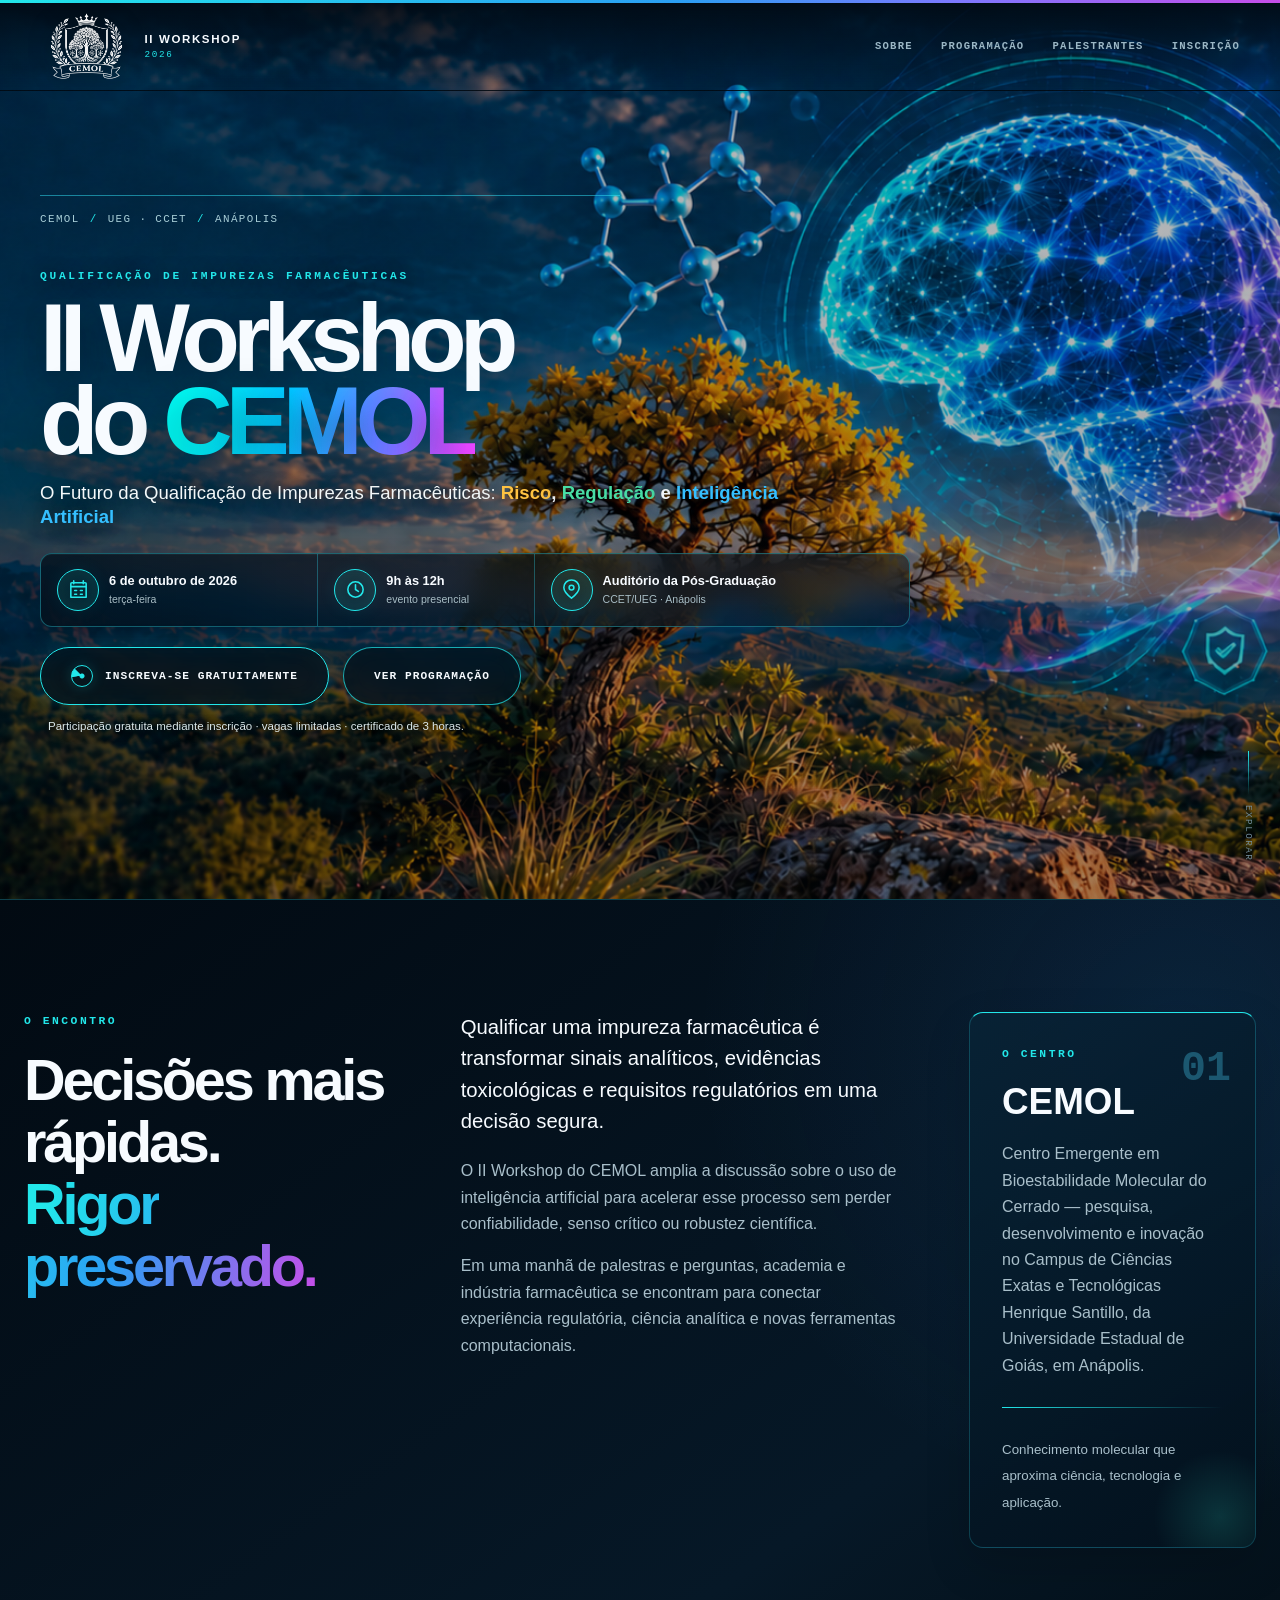
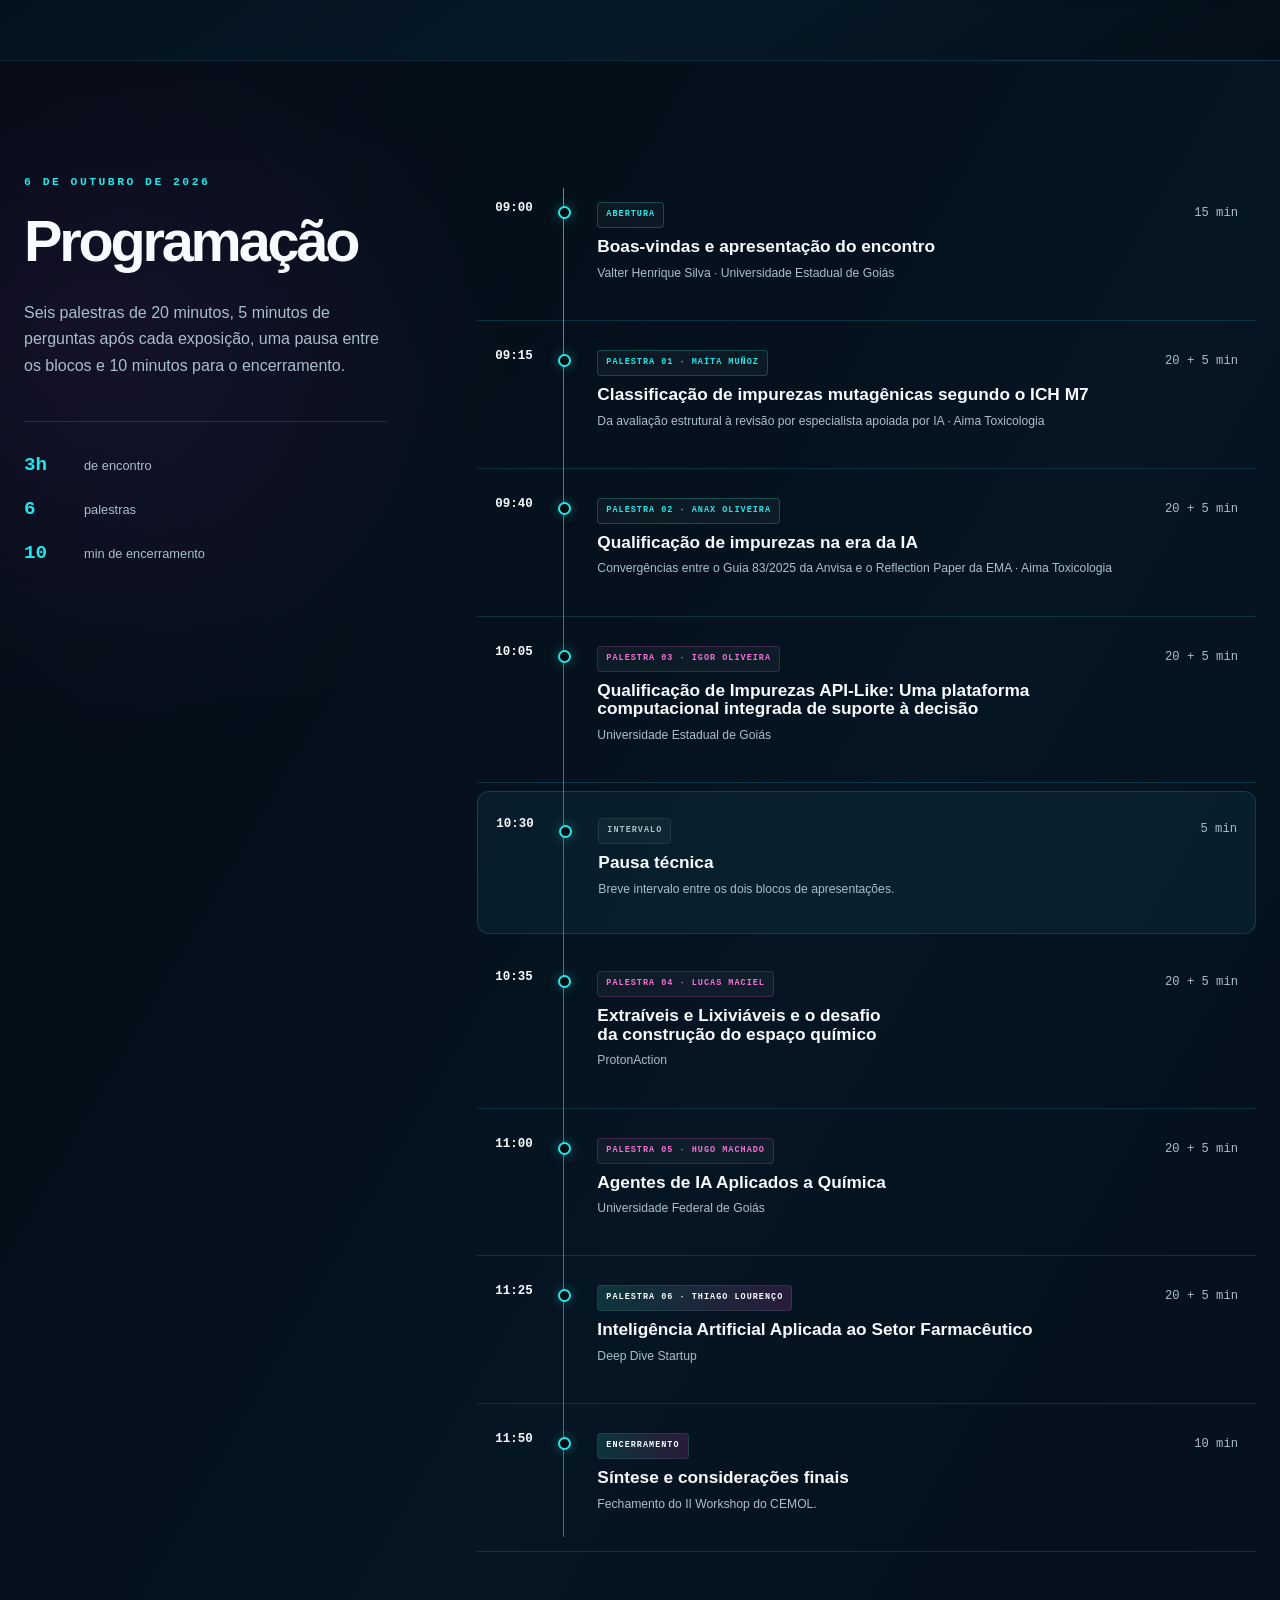
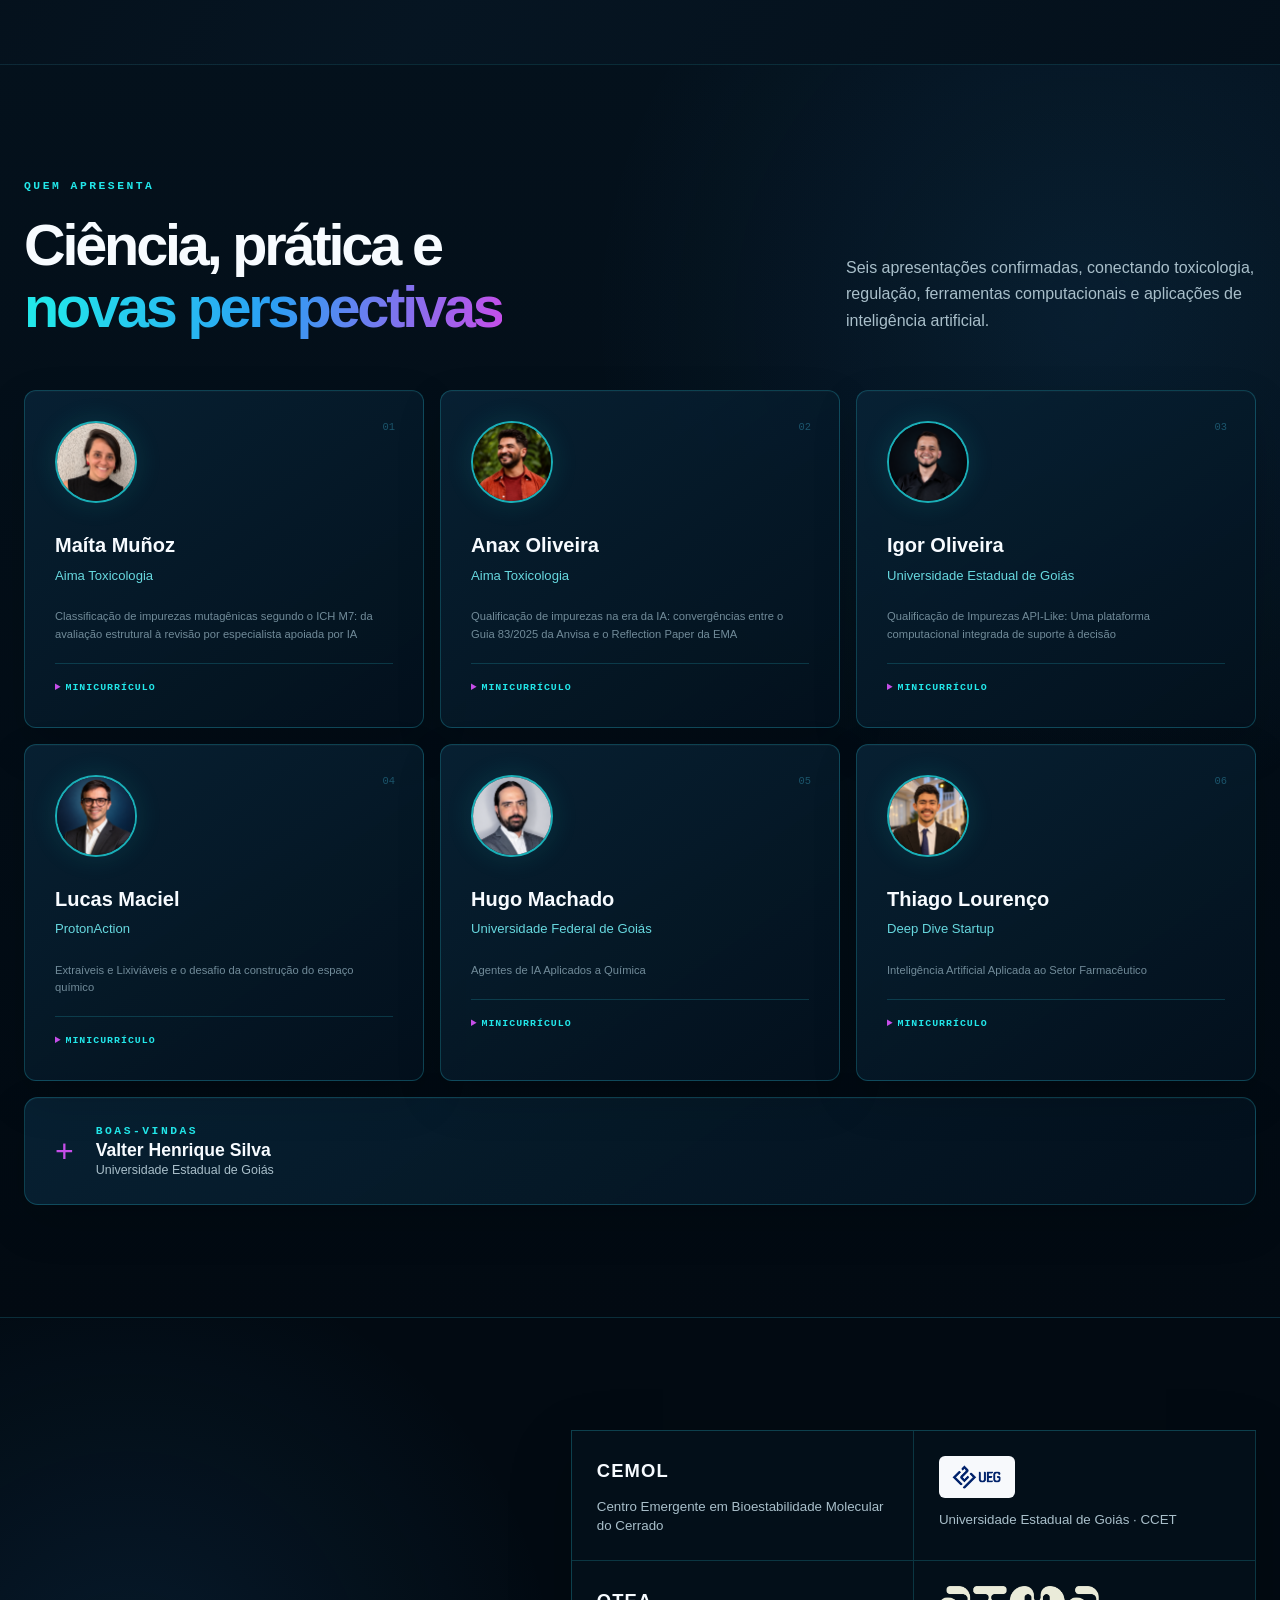
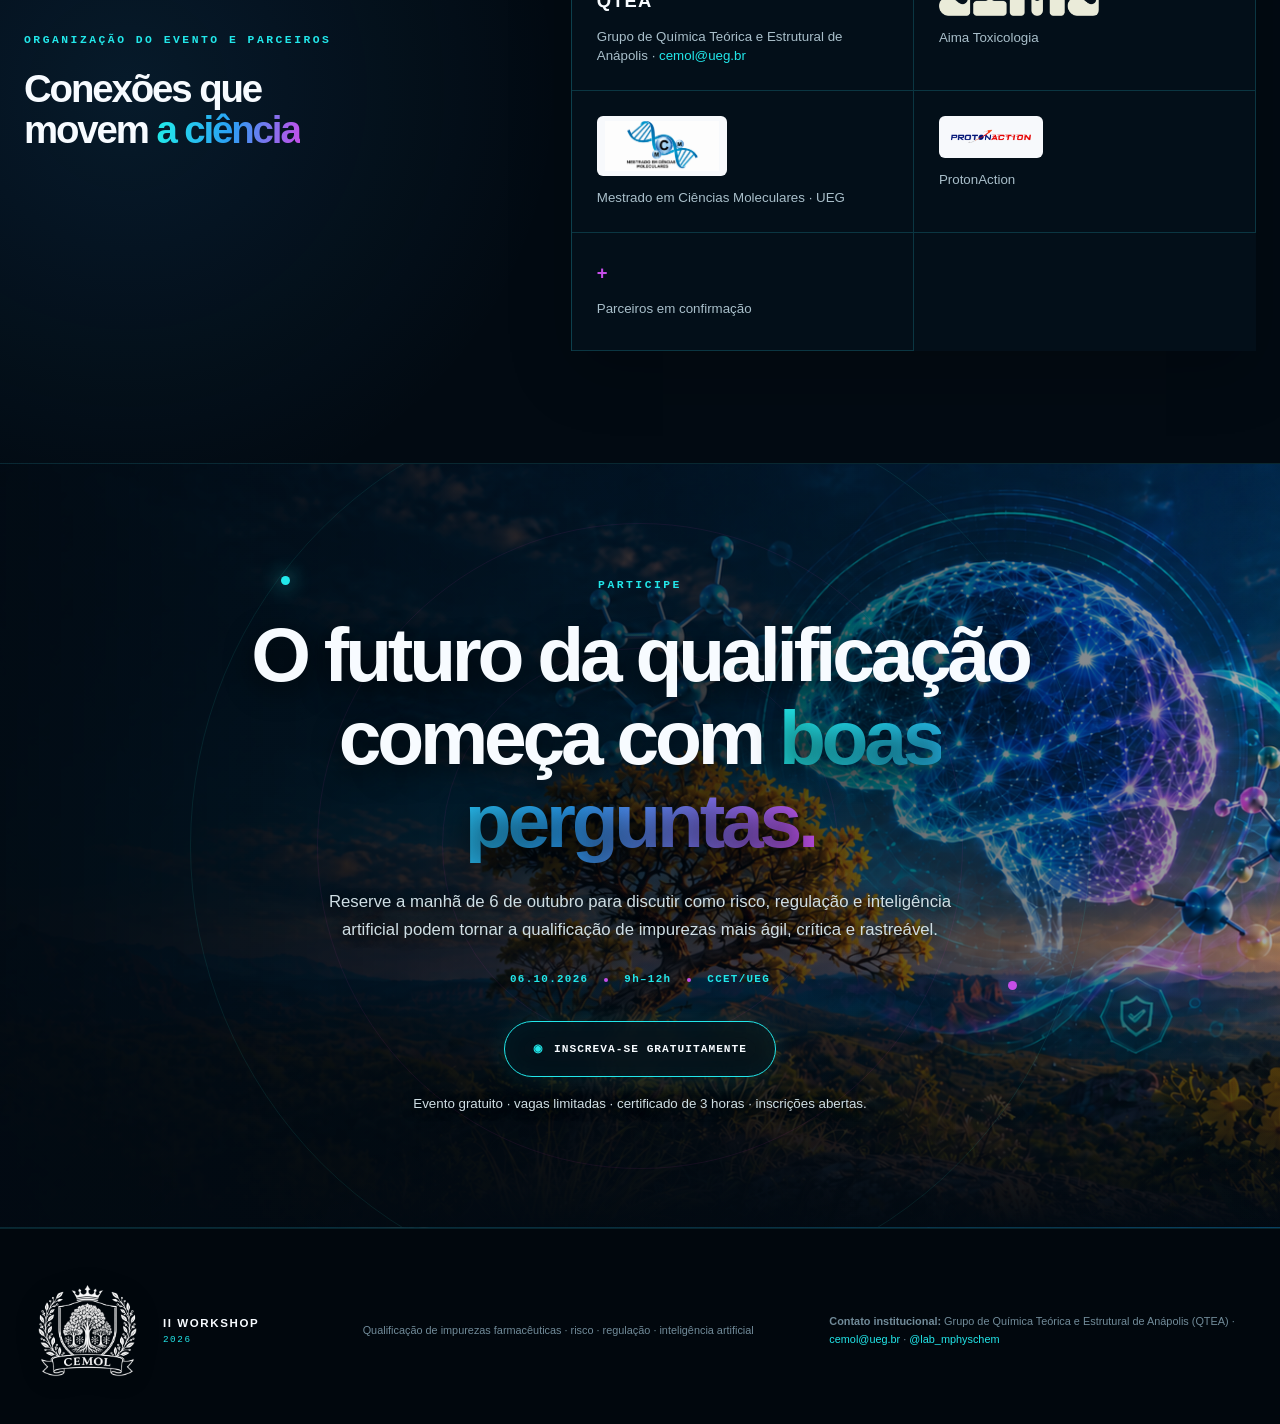
==== commit 52d47603: "Refina hero e atualiza identidade CEMOL" ====
--- a/index.html
+++ b/index.html
@@ -24,13 +24,8 @@
 
     <header class="site-header" data-header>
       <a class="brand" href="#inicio" aria-label="II Workshop do CEMOL — início">
-        <span class="brand__mark" aria-hidden="true">
-          <i></i><i></i><i></i><i></i><i></i><i></i>
-        </span>
-        <span>
-          <b>CEMOL</b>
-          <small>II Workshop</small>
-        </span>
+        <img class="brand__logo" src="assets/logo-cemol-oficial.png" alt="" width="1442" height="1091" />
+        <span class="brand__edition"><b>II Workshop</b><small>2026</small></span>
       </a>
 
       <button class="nav-toggle" type="button" aria-expanded="false" aria-controls="menu-principal">
@@ -358,7 +353,7 @@
 
     <footer class="site-footer">
       <div class="container">
-        <a class="brand brand--footer" href="#inicio"><span class="brand__mark" aria-hidden="true"><i></i><i></i><i></i><i></i><i></i><i></i></span><span><b>CEMOL</b><small>II Workshop · 2026</small></span></a>
+        <a class="brand brand--footer" href="#inicio" aria-label="II Workshop do CEMOL — voltar ao início"><img class="brand__logo" src="assets/logo-cemol-oficial.png" alt="" width="1442" height="1091" /><span class="brand__edition"><b>II Workshop</b><small>2026</small></span></a>
         <p>Qualificação de impurezas farmacêuticas · risco · regulação · inteligência artificial</p>
         <p><b>Contato institucional:</b> Grupo de Química Teórica e Estrutural de Anápolis (QTEA) · <a href="mailto:cemol@ueg.br">cemol@ueg.br</a> · <a href="https://www.instagram.com/lab_mphyschem/" target="_blank" rel="noopener noreferrer">@lab_mphyschem</a></p>
       </div>
--- a/styles.css
+++ b/styles.css
@@ -2171,14 +2171,60 @@
   transform: none;
 }
 
-.hero::before,
 .hero::after,
 .hero__atmosphere,
 .hero__hud {
   display: none;
 }
 
+.hero::before {
+  display: block;
+  background: linear-gradient(180deg, rgba(1, 8, 14, 0.28), rgba(1, 8, 14, 0.36));
+}
+
+.brand__logo {
+  display: block;
+  width: auto;
+  height: 70px;
+  object-fit: contain;
+  filter: drop-shadow(0 2px 12px rgba(0, 0, 0, 0.42));
+}
+
+.brand__edition b,
+.brand__edition small {
+  display: block;
+}
+
+.brand__edition b {
+  font-size: 0.72rem;
+  letter-spacing: 0.14em;
+  text-transform: uppercase;
+}
+
+.brand__edition small {
+  margin-top: 4px;
+  color: var(--cyan);
+  font-size: 0.58rem;
+  letter-spacing: 0.18em;
+}
+
+.brand--footer .brand__logo {
+  height: 96px;
+}
+
 @media (max-width: 720px) {
+  .brand__logo {
+    height: 54px;
+  }
+
+  .brand__edition b {
+    font-size: 0.62rem;
+  }
+
+  .brand__edition small {
+    font-size: 0.52rem;
+  }
+
   .hero__backdrop {
     background-position: 63% center;
     filter: none;
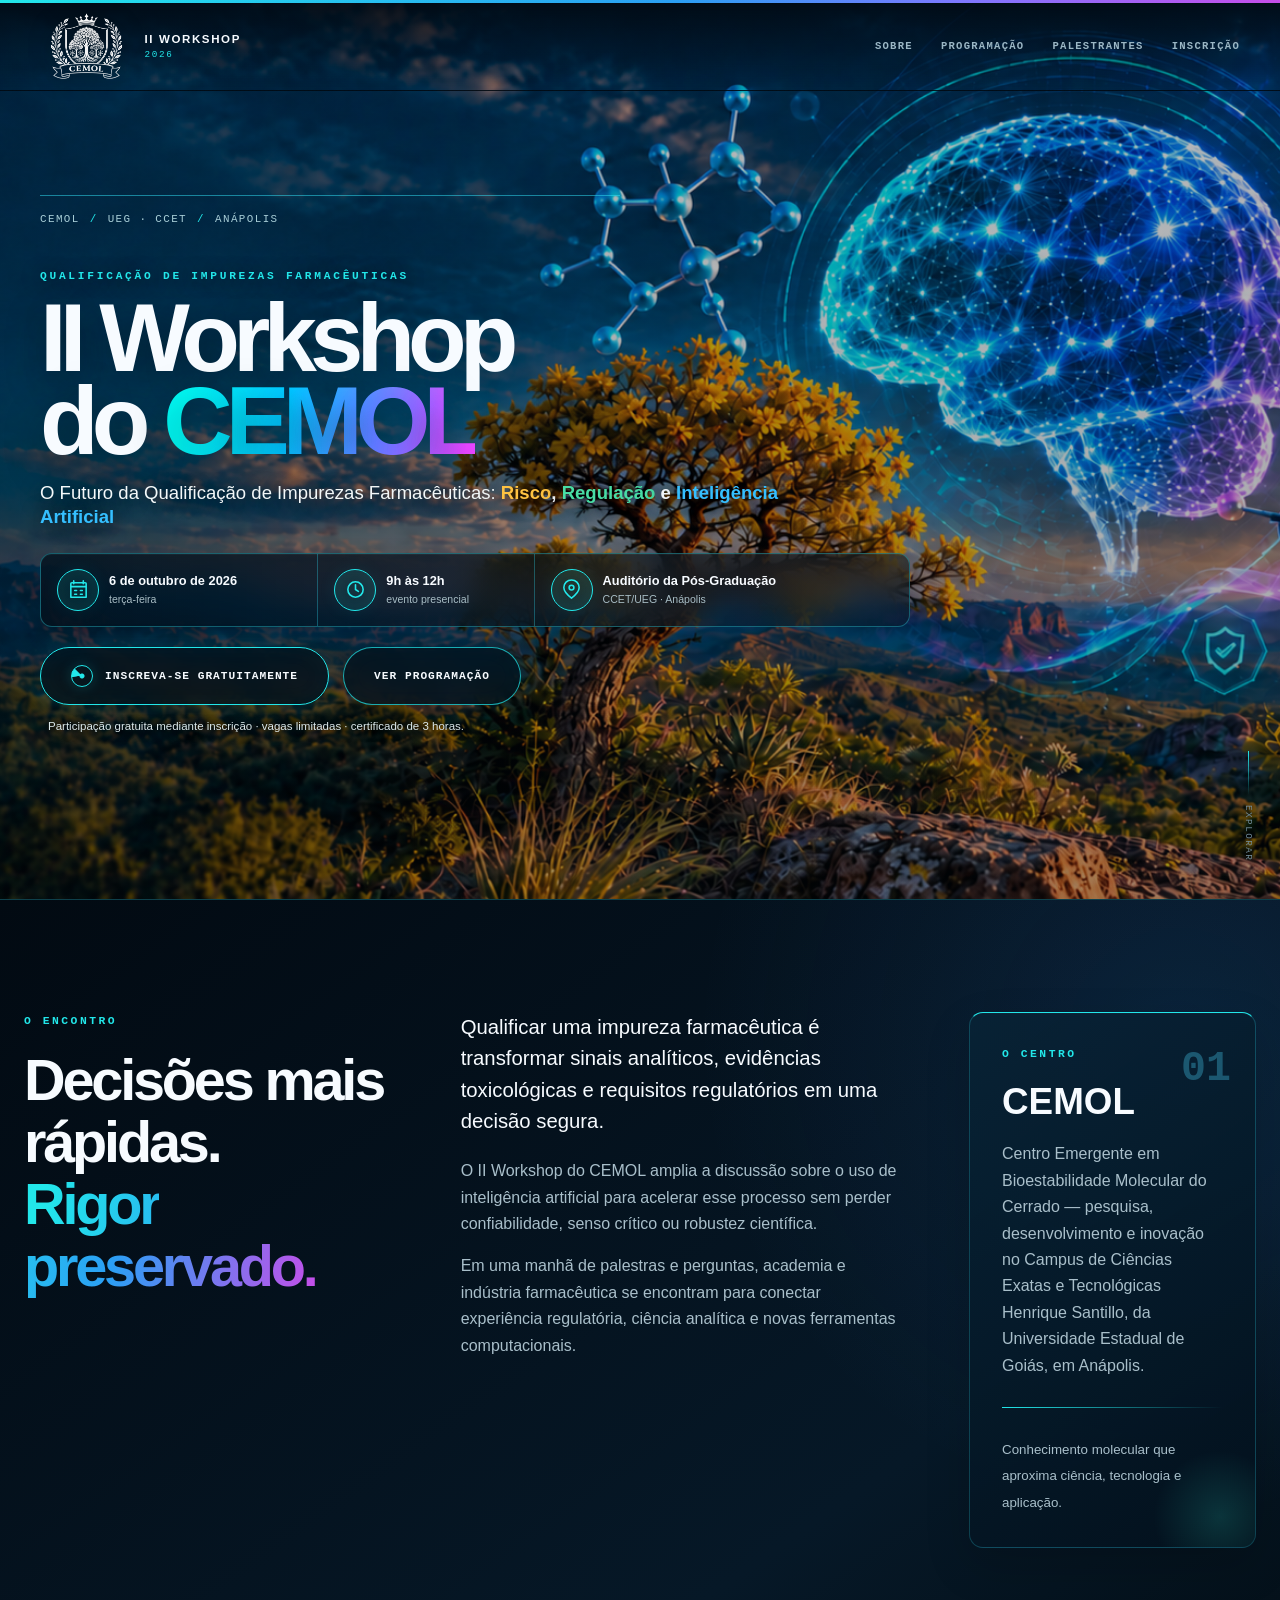
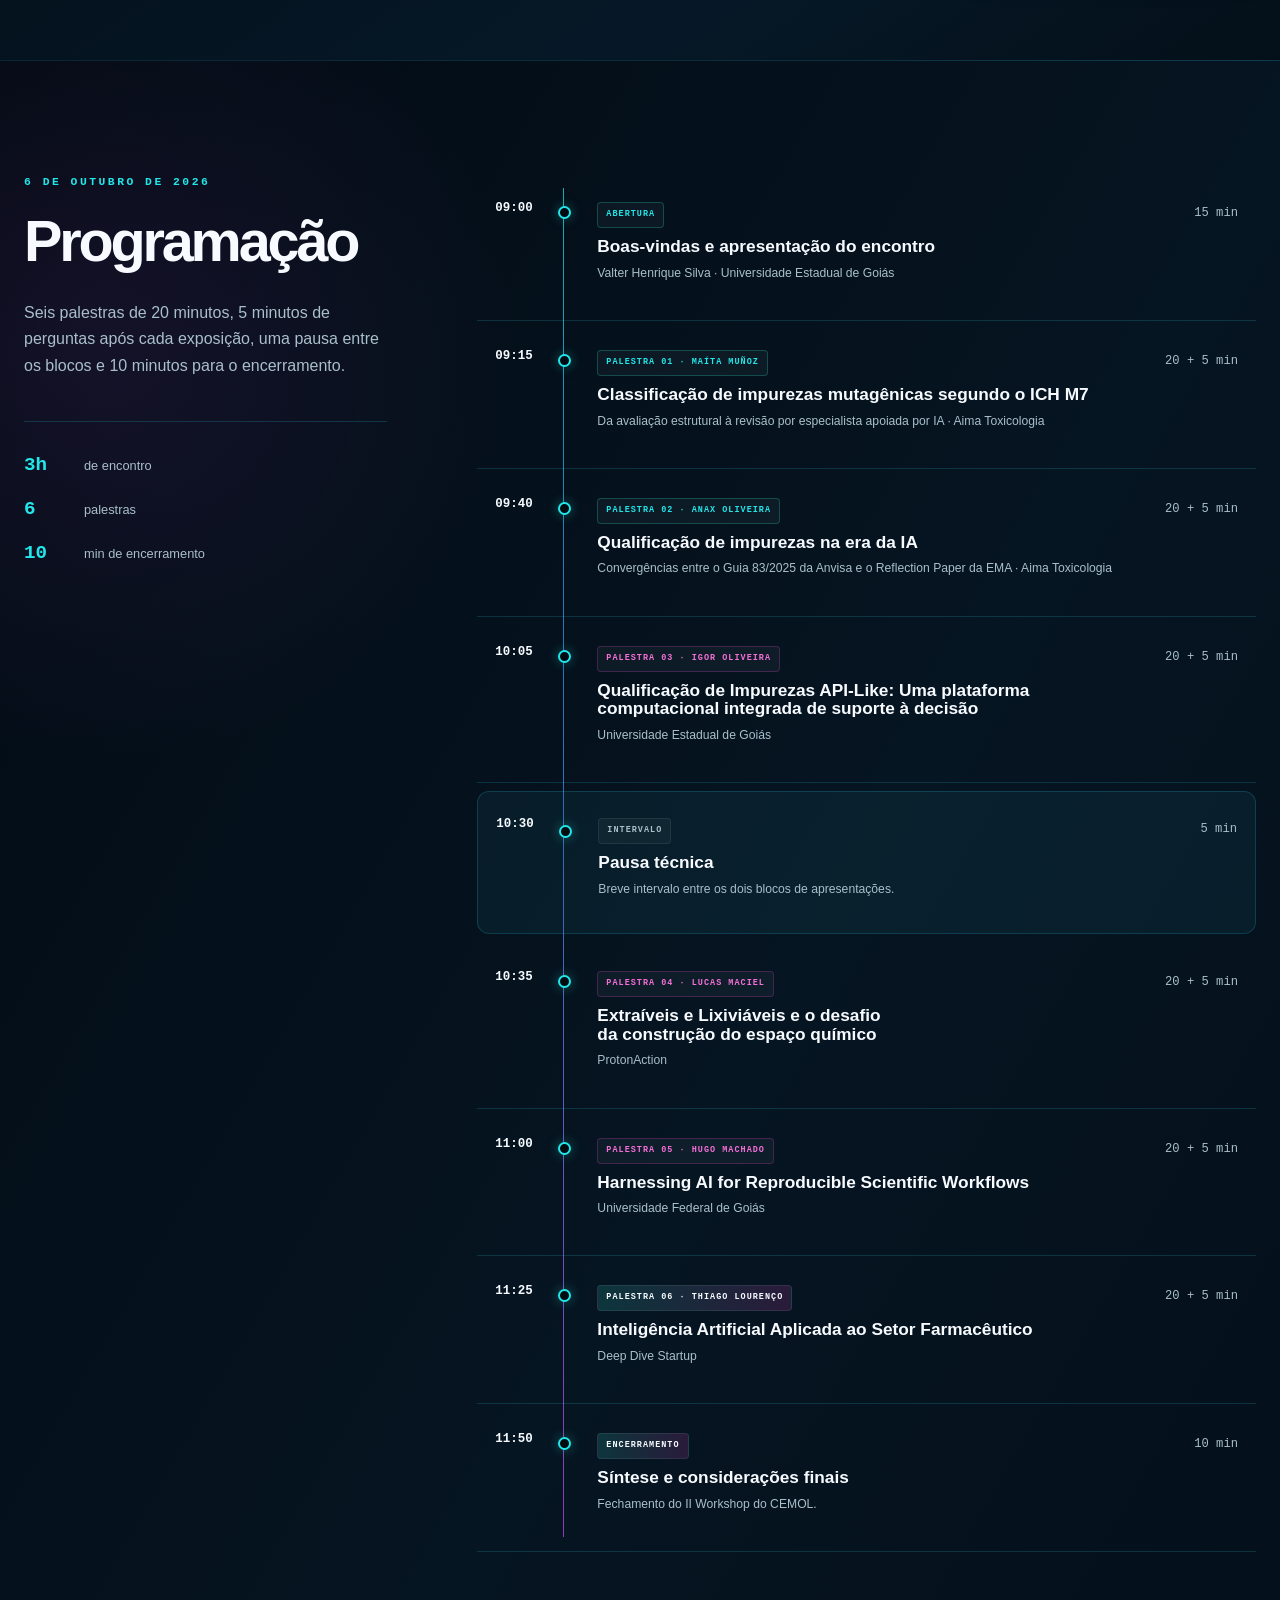
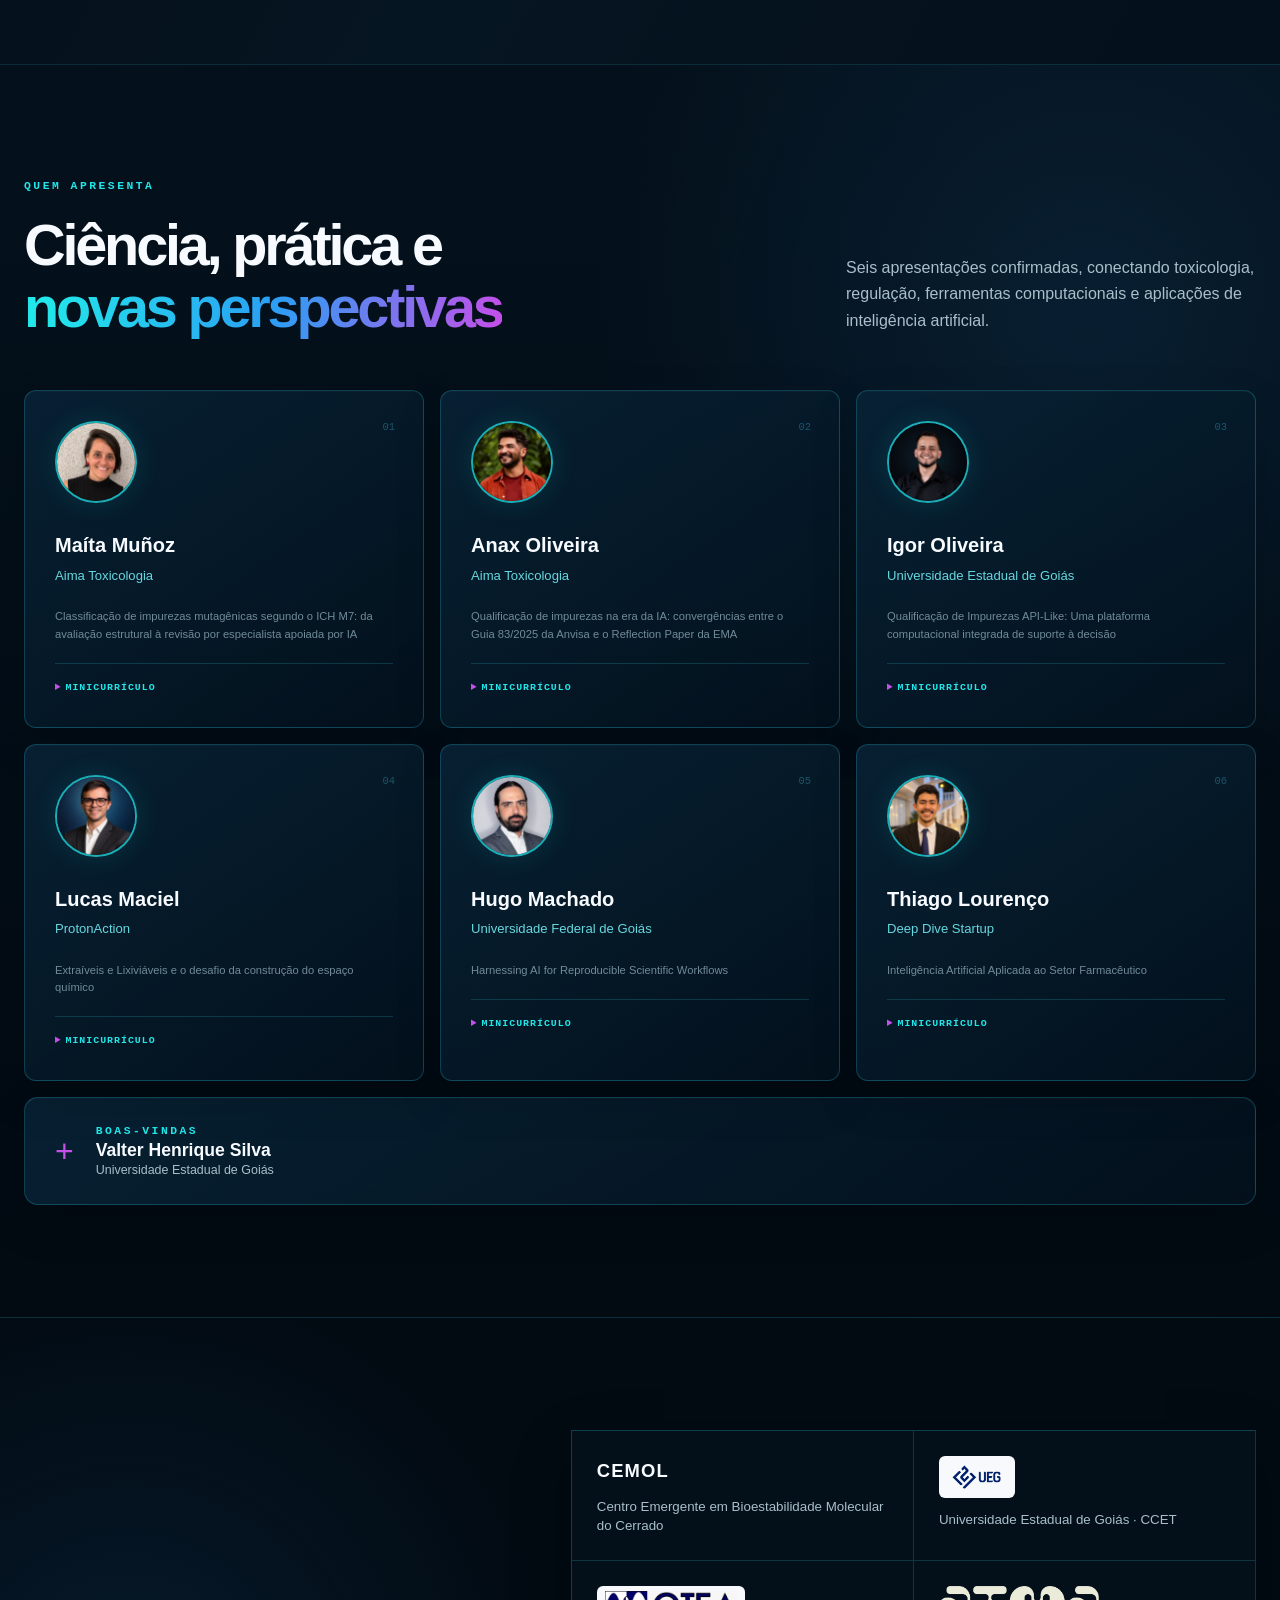
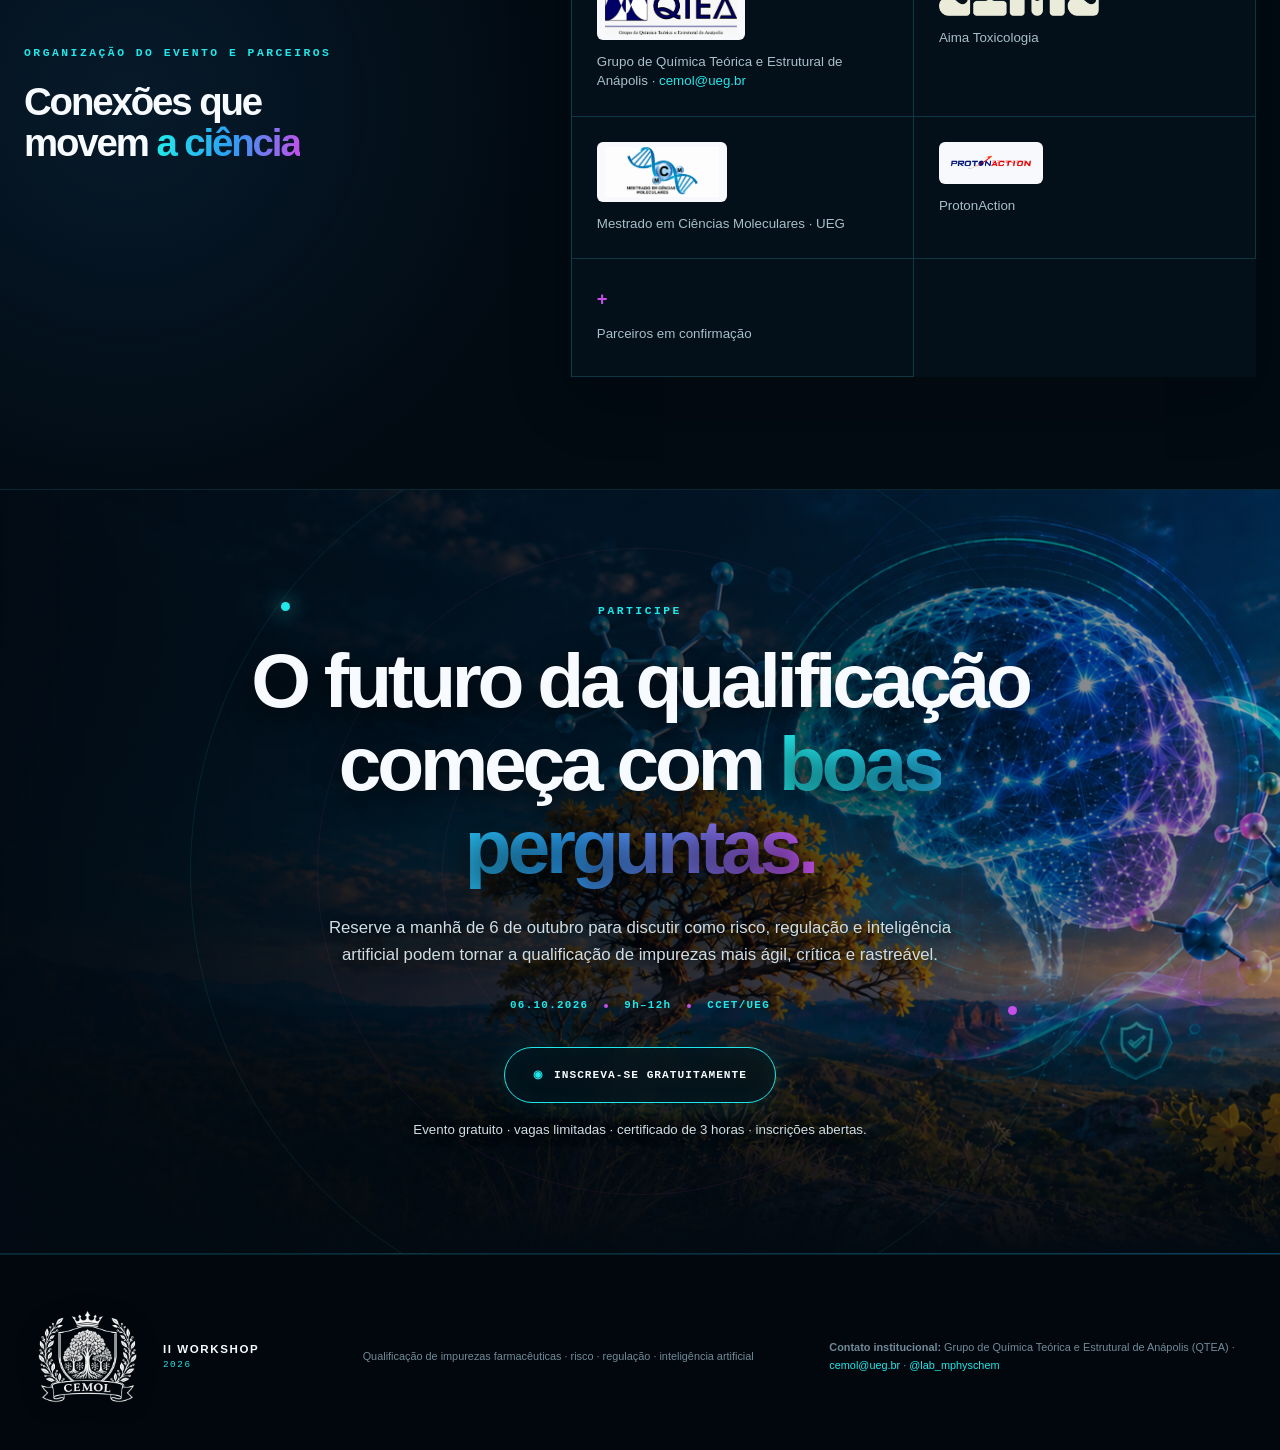
==== commit cbb35047: "Atualiza palestra do Hugo e adiciona logo do QTEA" ====
--- a/index.html
+++ b/index.html
@@ -186,7 +186,7 @@
             </li>
             <li class="timeline__item reveal">
               <time datetime="2026-10-06T11:00">11:00</time>
-              <div><span class="tag tag--magenta">Palestra 05 · Hugo Machado</span><h3>Agentes de IA Aplicados a Química</h3><p>Universidade Federal de Goiás</p></div>
+              <div><span class="tag tag--magenta">Palestra 05 · Hugo Machado</span><h3>Harnessing AI for Reproducible Scientific Workflows</h3><p>Universidade Federal de Goiás</p></div>
               <small>20 + 5 min</small>
             </li>
             <li class="timeline__item reveal">
@@ -269,7 +269,7 @@
               <span class="speaker-card__number">05</span>
               <h3>Hugo Machado</h3>
               <p>Universidade Federal de Goiás</p>
-              <small>Agentes de IA Aplicados a Química</small>
+              <small>Harnessing AI for Reproducible Scientific Workflows</small>
               <details class="speaker-bio">
                 <summary>Minicurrículo</summary>
                 <p>Químico Industrial, mestre e doutor em Físico-Química pela UEG e UnB, respectivamente. Atua como pesquisador e pós-doutorando no Laboratório de Cromatografia e Espectrometria de Massa (LaCEM) e como pesquisador nos grupos QTEA e LMSC. É desenvolvedor da plataforma computacional “Transitivity”, voltada ao cálculo de propriedades cinéticas e parâmetros relacionados a transformações químicas e fenômenos de transporte. Atualmente, dedica-se ao tratamento de dados de espectrometria de massas e ao desenvolvimento de softwares e modelos matemáticos baseados em inteligência artificial para a análise de processos químicos e biológicos e de problemas em cinética química.</p>
@@ -312,7 +312,10 @@
               <img class="partner-logo partner-logo--ueg" src="assets/logo-ueg.png" alt="Logotipo da Universidade Estadual de Goiás" width="1645" height="819" loading="lazy" />
               <small>Universidade Estadual de Goiás · CCET</small>
             </div>
-            <div><b>QTEA</b><small>Grupo de Química Teórica e Estrutural de Anápolis · <a href="mailto:cemol@ueg.br">cemol@ueg.br</a></small></div>
+            <div class="partner-list__brand">
+              <img class="partner-logo partner-logo--qtea" src="assets/logo-qtea.png" alt="Logotipo do Grupo de Química Teórica e Estrutural de Anápolis" width="626" height="208" loading="lazy" />
+              <small>Grupo de Química Teórica e Estrutural de Anápolis · <a href="mailto:cemol@ueg.br">cemol@ueg.br</a></small>
+            </div>
             <div class="partner-list__brand">
               <img class="partner-logo partner-logo--aima" src="assets/logo-aima.png" alt="Logotipo da Aima Toxicologia" width="4391" height="823" loading="lazy" />
               <small>Aima Toxicologia</small>
--- a/styles.css
+++ b/styles.css
@@ -1069,6 +1069,11 @@
   height: 30px;
   padding: 0;
   background: transparent;
+}
+
+.partner-logo--qtea {
+  height: 54px;
+  padding: 5px 8px;
 }
 
 .partner-logo--ppgcm {
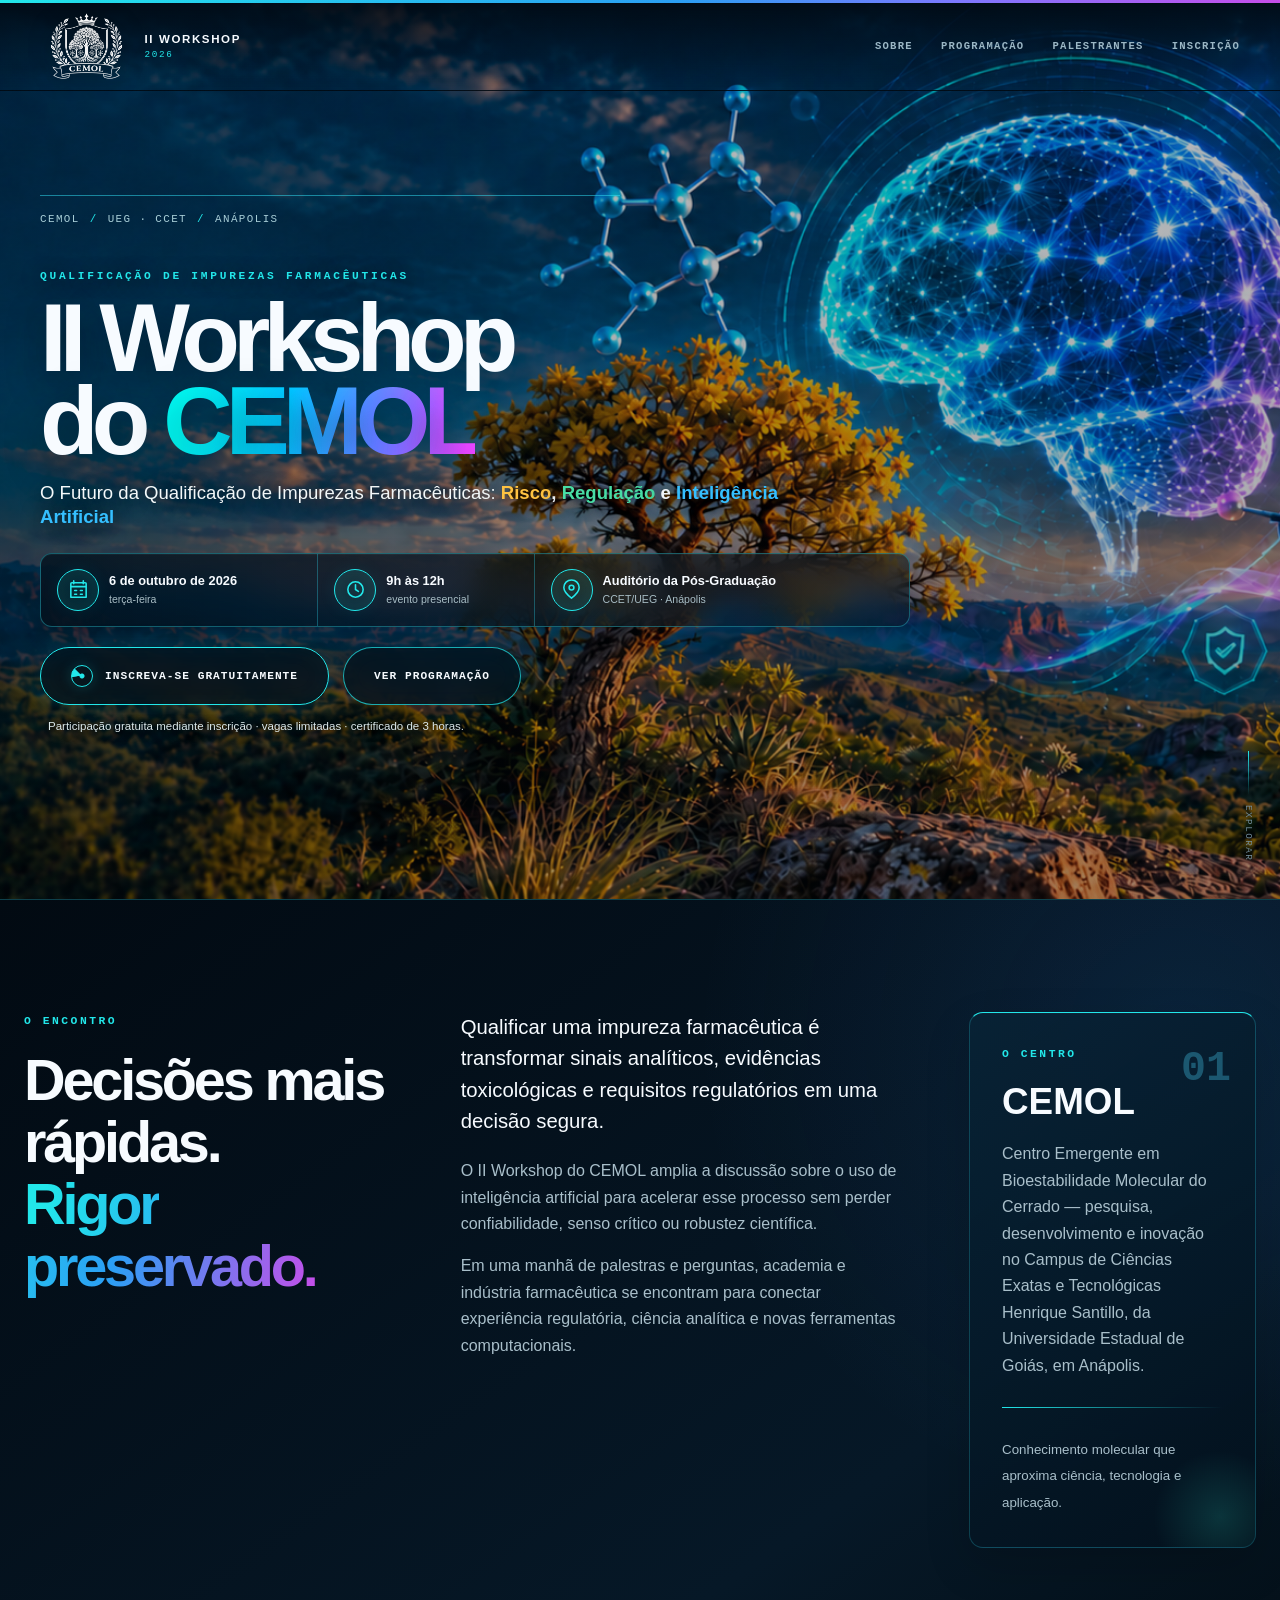
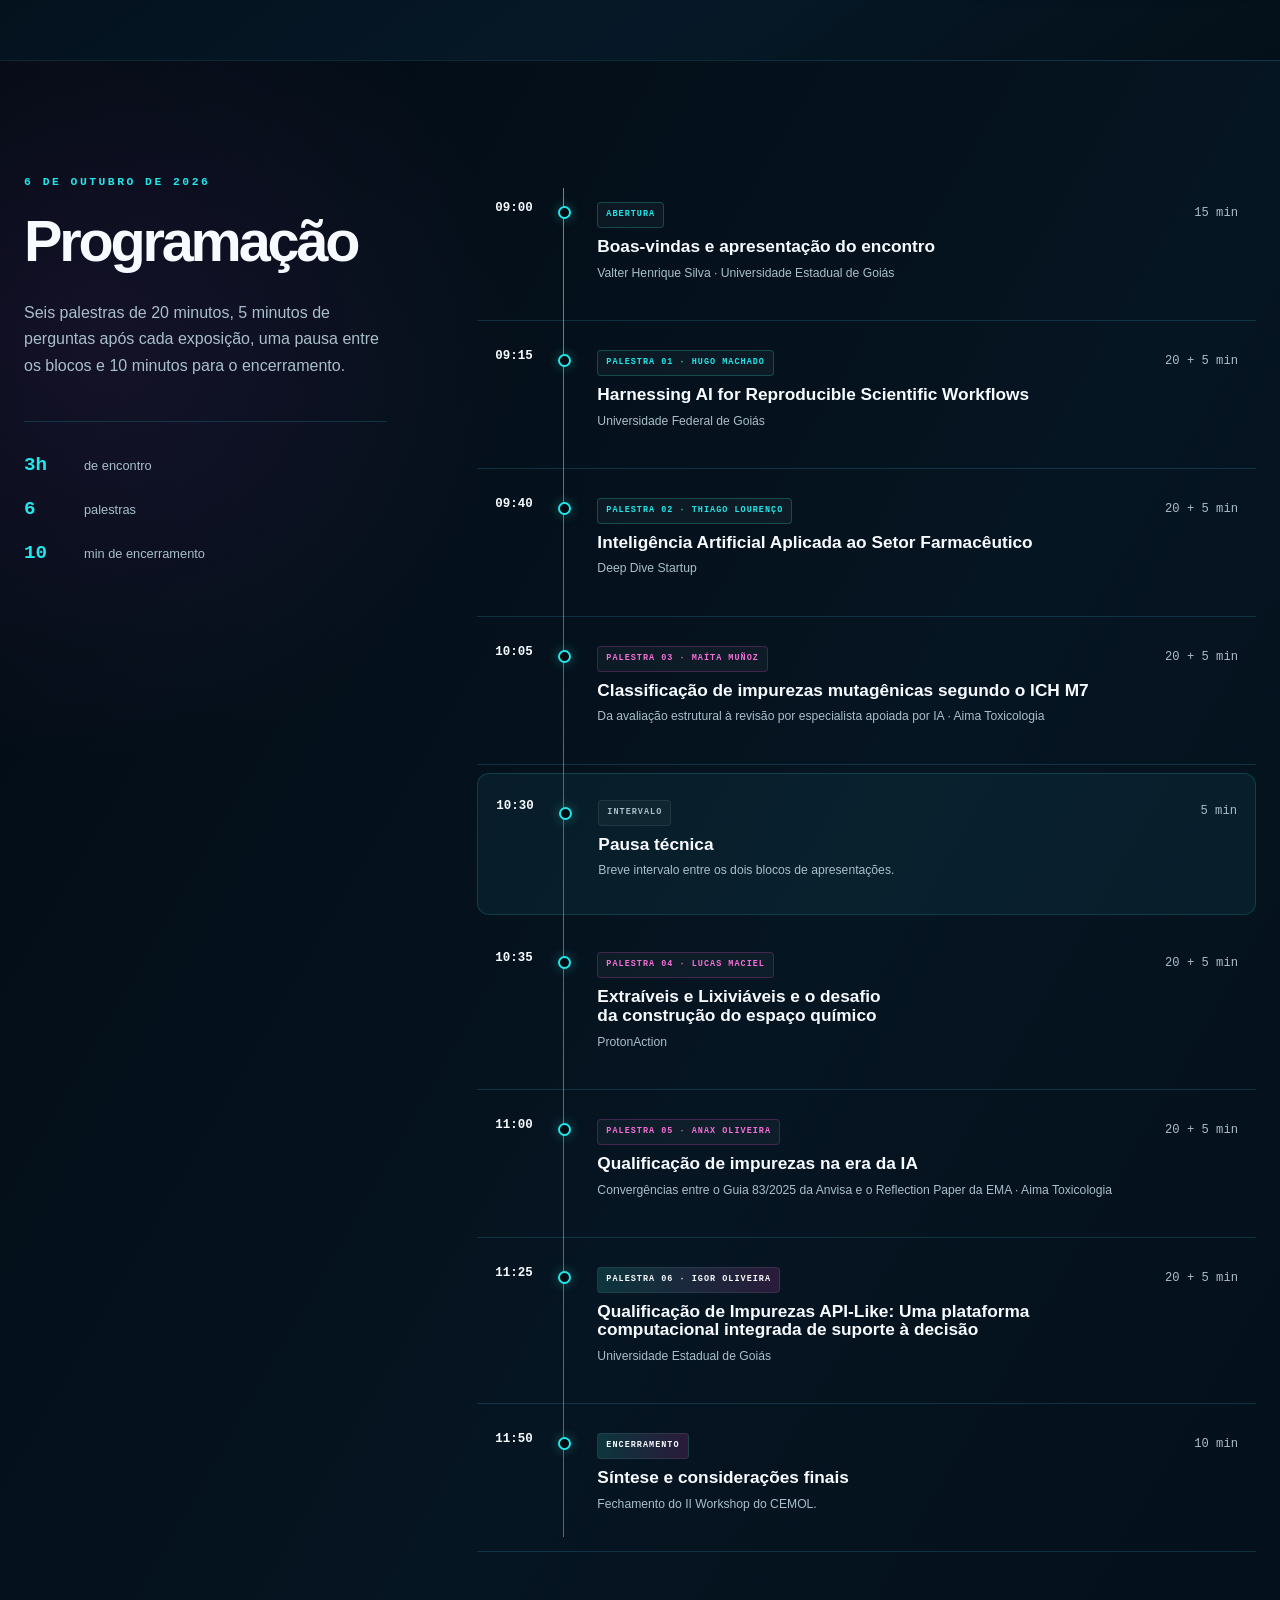
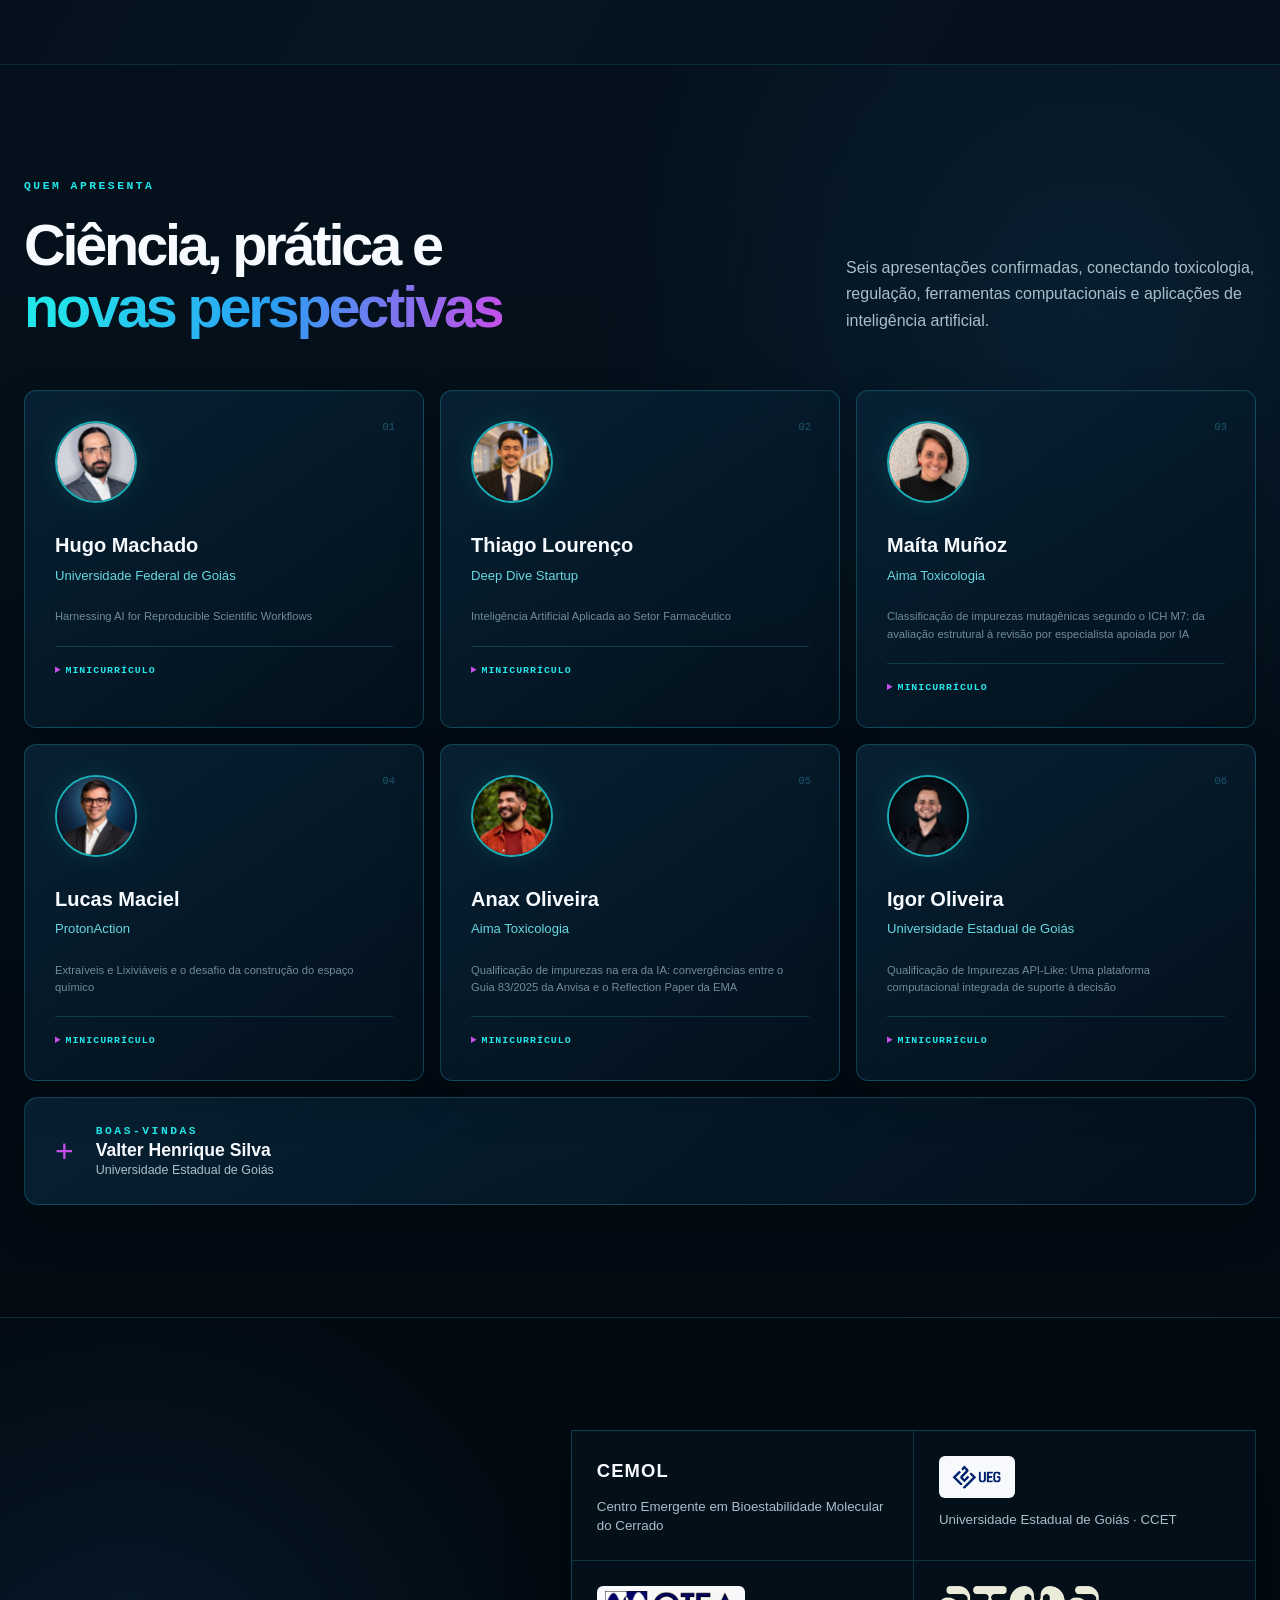
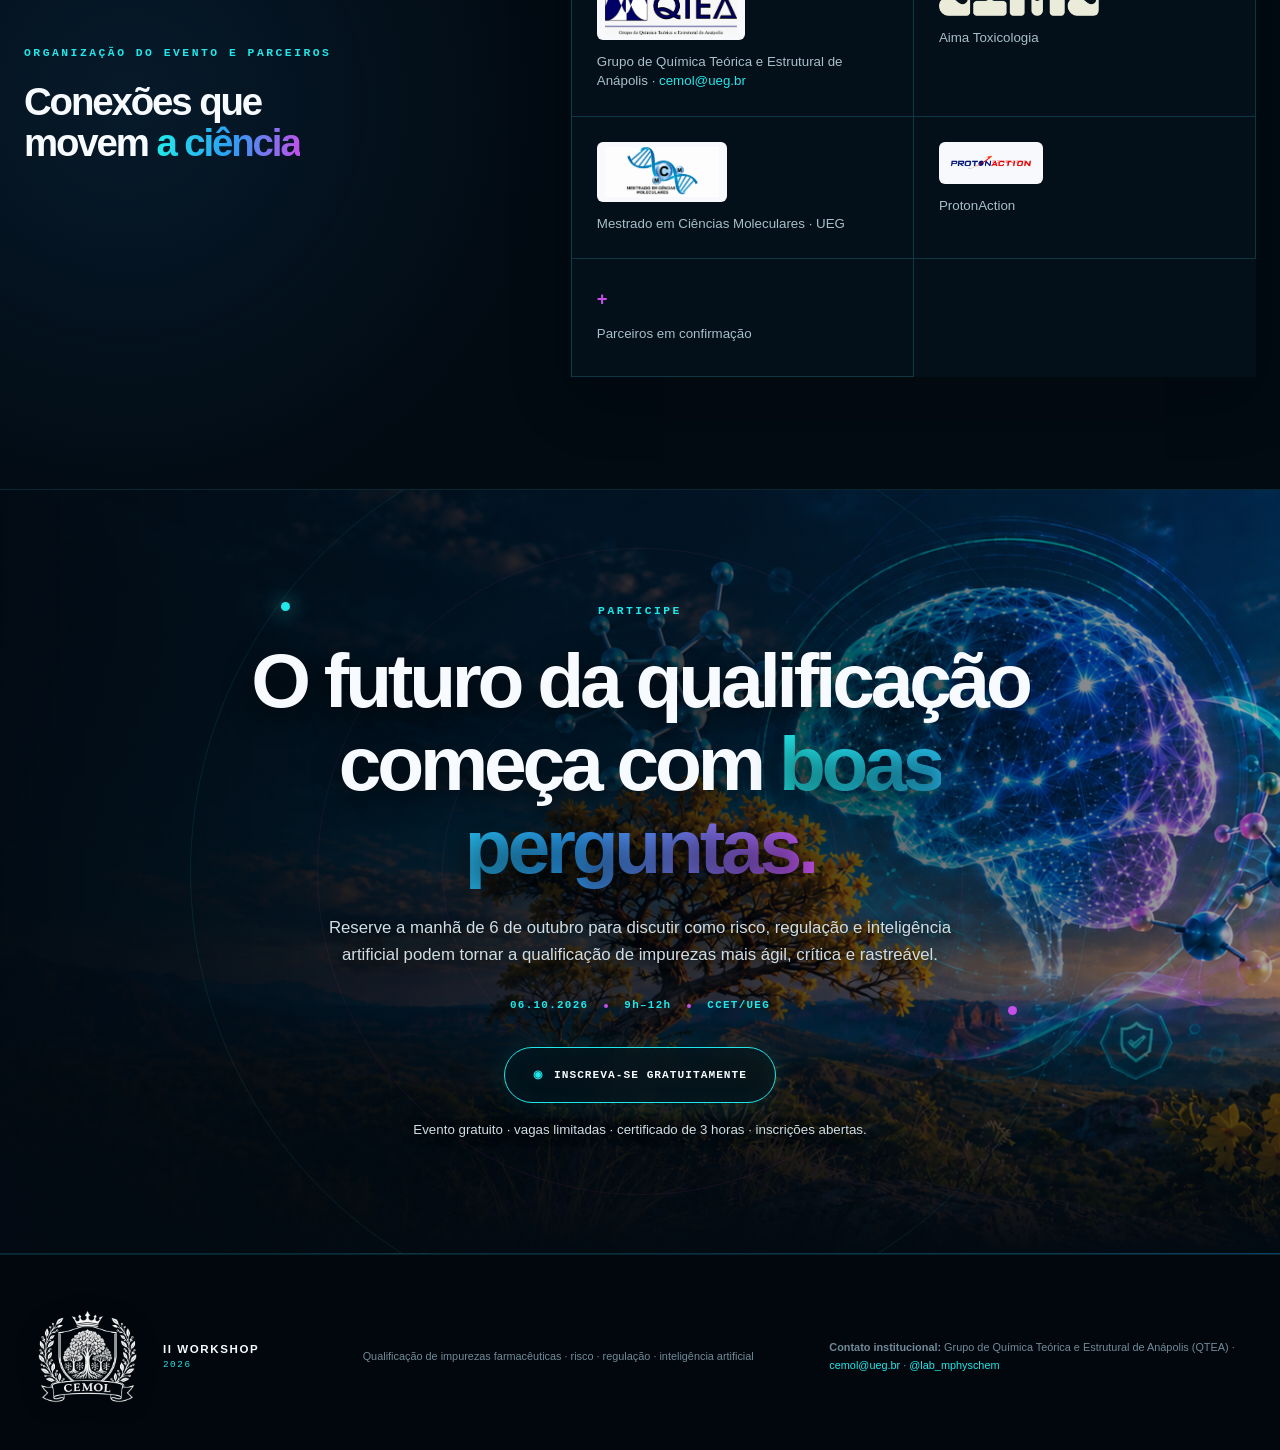
==== commit 0a29357a: "Reordena palestras do workshop" ====
--- a/index.html
+++ b/index.html
@@ -161,17 +161,17 @@
             </li>
             <li class="timeline__item reveal">
               <time datetime="2026-10-06T09:15">09:15</time>
-              <div><span class="tag tag--cyan">Palestra 01 · Maíta Muñoz</span><h3>Classificação de impurezas mutagênicas segundo o ICH M7</h3><p>Da avaliação estrutural à revisão por especialista apoiada por IA · Aima Toxicologia</p></div>
+              <div><span class="tag tag--cyan">Palestra 01 · Hugo Machado</span><h3>Harnessing AI for Reproducible Scientific Workflows</h3><p>Universidade Federal de Goiás</p></div>
               <small>20 + 5 min</small>
             </li>
             <li class="timeline__item reveal">
               <time datetime="2026-10-06T09:40">09:40</time>
-              <div><span class="tag tag--cyan">Palestra 02 · Anax Oliveira</span><h3>Qualificação de impurezas na era da IA</h3><p>Convergências entre o Guia 83/2025 da Anvisa e o Reflection Paper da EMA · Aima Toxicologia</p></div>
+              <div><span class="tag tag--cyan">Palestra 02 · Thiago Lourenço</span><h3>Inteligência Artificial Aplicada ao Setor Farmacêutico</h3><p>Deep Dive Startup</p></div>
               <small>20 + 5 min</small>
             </li>
             <li class="timeline__item reveal">
               <time datetime="2026-10-06T10:05">10:05</time>
-              <div><span class="tag tag--magenta">Palestra 03 · Igor Oliveira</span><h3>Qualificação de Impurezas API-Like: Uma plataforma computacional integrada de suporte à decisão</h3><p>Universidade Estadual de Goiás</p></div>
+              <div><span class="tag tag--magenta">Palestra 03 · Maíta Muñoz</span><h3>Classificação de impurezas mutagênicas segundo o ICH M7</h3><p>Da avaliação estrutural à revisão por especialista apoiada por IA · Aima Toxicologia</p></div>
               <small>20 + 5 min</small>
             </li>
             <li class="timeline__item timeline__item--break reveal">
@@ -186,12 +186,12 @@
             </li>
             <li class="timeline__item reveal">
               <time datetime="2026-10-06T11:00">11:00</time>
-              <div><span class="tag tag--magenta">Palestra 05 · Hugo Machado</span><h3>Harnessing AI for Reproducible Scientific Workflows</h3><p>Universidade Federal de Goiás</p></div>
+              <div><span class="tag tag--magenta">Palestra 05 · Anax Oliveira</span><h3>Qualificação de impurezas na era da IA</h3><p>Convergências entre o Guia 83/2025 da Anvisa e o Reflection Paper da EMA · Aima Toxicologia</p></div>
               <small>20 + 5 min</small>
             </li>
             <li class="timeline__item reveal">
               <time datetime="2026-10-06T11:25">11:25</time>
-              <div><span class="tag tag--gradient">Palestra 06 · Thiago Lourenço</span><h3>Inteligência Artificial Aplicada ao Setor Farmacêutico</h3><p>Deep Dive Startup</p></div>
+              <div><span class="tag tag--gradient">Palestra 06 · Igor Oliveira</span><h3>Qualificação de Impurezas API-Like: Uma plataforma computacional integrada de suporte à decisão</h3><p>Universidade Estadual de Goiás</p></div>
               <small>20 + 5 min</small>
             </li>
             <li class="timeline__item reveal">
@@ -212,41 +212,41 @@
           <div class="speaker-grid">
             <article class="speaker-card reveal">
               <div class="speaker-card__avatar speaker-card__avatar--photo">
+                <img src="assets/hugo-machado.png" alt="Retrato de Hugo Machado" width="1254" height="1254" loading="lazy" />
+              </div>
+              <span class="speaker-card__number">01</span>
+              <h3>Hugo Machado</h3>
+              <p>Universidade Federal de Goiás</p>
+              <small>Harnessing AI for Reproducible Scientific Workflows</small>
+              <details class="speaker-bio">
+                <summary>Minicurrículo</summary>
+                <p>Químico Industrial, mestre e doutor em Físico-Química pela UEG e UnB, respectivamente. Atua como pesquisador e pós-doutorando no Laboratório de Cromatografia e Espectrometria de Massa (LaCEM) e como pesquisador nos grupos QTEA e LMSC. É desenvolvedor da plataforma computacional “Transitivity”, voltada ao cálculo de propriedades cinéticas e parâmetros relacionados a transformações químicas e fenômenos de transporte. Atualmente, dedica-se ao tratamento de dados de espectrometria de massas e ao desenvolvimento de softwares e modelos matemáticos baseados em inteligência artificial para a análise de processos químicos e biológicos e de problemas em cinética química.</p>
+              </details>
+            </article>
+            <article class="speaker-card reveal">
+              <div class="speaker-card__avatar speaker-card__avatar--photo">
+                <img src="assets/thiago-lourenco.png" alt="Retrato de Thiago Lourenço" width="1254" height="1254" loading="lazy" />
+              </div>
+              <span class="speaker-card__number">02</span>
+              <h3>Thiago Lourenço</h3>
+              <p>Deep Dive Startup</p>
+              <small>Inteligência Artificial Aplicada ao Setor Farmacêutico</small>
+              <details class="speaker-bio">
+                <summary>Minicurrículo</summary>
+                <p>Thiago Gomes da Silva Lourenço é Engenheiro Mecatrônico pela Universidade de Brasília (UnB), especializado em Inteligência Artificial. Cofundador da Deep Dive, coordena o projeto SIGN, voltado à aplicação de visão computacional no ensino de LIBRAS. Atua também como Consultor no CGEE, desenvolvendo soluções baseadas em Processamento de Linguagem Natural (PLN) e Grandes Modelos de Linguagem (LLMs) para análise e automação em larga escala. Sua experiência inclui visão computacional, reconhecimento de sinais, robótica, aprendizado por reforço profundo e modelos de linguagem multimodais, com atuação em pesquisa, publicações científicas e desenvolvimento de projetos. Complementa sua formação técnica com experiência em liderança e integração de sistemas, construída no LARA, no IEEE CIS e na Empresa Júnior Mecajun.</p>
+              </details>
+            </article>
+            <article class="speaker-card reveal">
+              <div class="speaker-card__avatar speaker-card__avatar--photo">
                 <img src="assets/maita-munoz.png" alt="Retrato de Maíta Muñoz" width="1254" height="1254" loading="lazy" />
               </div>
-              <span class="speaker-card__number">01</span>
+              <span class="speaker-card__number">03</span>
               <h3>Maíta Muñoz</h3>
               <p>Aima Toxicologia</p>
               <small>Classificação de impurezas mutagênicas segundo o ICH M7: da avaliação estrutural à revisão por especialista apoiada por IA</small>
               <details class="speaker-bio">
                 <summary>Minicurrículo</summary>
                 <p>Maíta é Química pela Universidad del Quindío (Colômbia), Mestre em Toxicologia pela Universidade de São Paulo (USP), com mais de 15 anos de experiência na indústria farmacêutica. Tem sólida experiência na avaliação de risco toxicológico, tendo atuado como Toxicologista na indústria farmacêutica brasileira, onde implementou o uso de ferramentas <em>in silico</em> em diversas frentes, de acordo com regulamentações da Anvisa e guias do ICH. Mais recentemente, trabalhou como Cientista de Aplicação e Consultora Científica no Reino Unido, sendo responsável por implementar o uso de plataformas de Toxicologia Computacional nos países hispanofalantes da América Latina, com foco na avaliação de segurança química. Atualmente, é Diretora Científica na Aima Toxicologia, empresa cujos pilares de atuação são consultoria, educação, ciência e políticas públicas.</p>
-              </details>
-            </article>
-            <article class="speaker-card reveal">
-              <div class="speaker-card__avatar speaker-card__avatar--photo">
-                <img src="assets/anax-oliveira.png" alt="Retrato de Anax Oliveira" width="1254" height="1254" loading="lazy" />
-              </div>
-              <span class="speaker-card__number">02</span>
-              <h3>Anax Oliveira</h3>
-              <p>Aima Toxicologia</p>
-              <small>Qualificação de impurezas na era da IA: convergências entre o Guia 83/2025 da Anvisa e o Reflection Paper da EMA</small>
-              <details class="speaker-bio">
-                <summary>Minicurrículo</summary>
-                <p>Farmacêutico pela Universidade Anhembi Morumbi, com Doutorado em Toxicologia e Análises Toxicológicas pela USP e diplomação pelo American Board of Toxicology (DABT). É cofundador e Diretor Científico da Aima Toxicologia, com sólida experiência em avaliação de risco toxicológico nos setores farmacêutico e de cosméticos, atuando em diferentes contextos regulatórios no Brasil, América Latina e cenário global. Possui experiência em Toxicologia Computacional e participação em importantes iniciativas regulatórias, incluindo o Concea/MCTI, grupos de trabalho da Anvisa e a Câmara Técnica de Cosméticos (CATEC). É autor de publicações científicas e capítulos de livros, membro do Grupo de Trabalho de Toxicologia do CFF, da Society of Toxicology (SOT) e da Diretoria da Sociedade Brasileira de Toxicologia (SBTox).</p>
-              </details>
-            </article>
-            <article class="speaker-card reveal">
-              <div class="speaker-card__avatar speaker-card__avatar--photo">
-                <img src="assets/igor-oliveira.png" alt="Retrato de Igor Oliveira" width="1254" height="1254" loading="lazy" />
-              </div>
-              <span class="speaker-card__number">03</span>
-              <h3>Igor Oliveira</h3>
-              <p>Universidade Estadual de Goiás</p>
-              <small>Qualificação de Impurezas API-Like: Uma plataforma computacional integrada de suporte à decisão</small>
-              <details class="speaker-bio">
-                <summary>Minicurrículo</summary>
-                <p>Farmacêutico pela Universidade Federal de Goiás (UFG), pós-graduado em Toxicologia Industrial pelo CDPI PHARMA e mestrando em Ciências Moleculares pela Universidade Estadual de Goiás (UEG), com pesquisa voltada à toxicologia computacional, qualificação de impurezas não mutagênicas, toxicologia regulatória, quimioinformática e inteligência artificial. Atua como Analista de Desenvolvimento Analítico na Brainfarma, com experiência em gerenciamento de risco de nitrosaminas, suporte analítico para impurezas mutagênicas, solventes residuais, impurezas elementares, avaliação comparativa de perfis de impurezas e atividades de suporte analítico pós-registro.</p>
               </details>
             </article>
             <article class="speaker-card reveal">
@@ -264,28 +264,28 @@
             </article>
             <article class="speaker-card reveal">
               <div class="speaker-card__avatar speaker-card__avatar--photo">
-                <img src="assets/hugo-machado.png" alt="Retrato de Hugo Machado" width="1254" height="1254" loading="lazy" />
+                <img src="assets/anax-oliveira.png" alt="Retrato de Anax Oliveira" width="1254" height="1254" loading="lazy" />
               </div>
               <span class="speaker-card__number">05</span>
-              <h3>Hugo Machado</h3>
-              <p>Universidade Federal de Goiás</p>
-              <small>Harnessing AI for Reproducible Scientific Workflows</small>
-              <details class="speaker-bio">
-                <summary>Minicurrículo</summary>
-                <p>Químico Industrial, mestre e doutor em Físico-Química pela UEG e UnB, respectivamente. Atua como pesquisador e pós-doutorando no Laboratório de Cromatografia e Espectrometria de Massa (LaCEM) e como pesquisador nos grupos QTEA e LMSC. É desenvolvedor da plataforma computacional “Transitivity”, voltada ao cálculo de propriedades cinéticas e parâmetros relacionados a transformações químicas e fenômenos de transporte. Atualmente, dedica-se ao tratamento de dados de espectrometria de massas e ao desenvolvimento de softwares e modelos matemáticos baseados em inteligência artificial para a análise de processos químicos e biológicos e de problemas em cinética química.</p>
-              </details>
-            </article>
-            <article class="speaker-card reveal">
-              <div class="speaker-card__avatar speaker-card__avatar--photo">
-                <img src="assets/thiago-lourenco.png" alt="Retrato de Thiago Lourenço" width="1254" height="1254" loading="lazy" />
+              <h3>Anax Oliveira</h3>
+              <p>Aima Toxicologia</p>
+              <small>Qualificação de impurezas na era da IA: convergências entre o Guia 83/2025 da Anvisa e o Reflection Paper da EMA</small>
+              <details class="speaker-bio">
+                <summary>Minicurrículo</summary>
+                <p>Farmacêutico pela Universidade Anhembi Morumbi, com Doutorado em Toxicologia e Análises Toxicológicas pela USP e diplomação pelo American Board of Toxicology (DABT). É cofundador e Diretor Científico da Aima Toxicologia, com sólida experiência em avaliação de risco toxicológico nos setores farmacêutico e de cosméticos, atuando em diferentes contextos regulatórios no Brasil, América Latina e cenário global. Possui experiência em Toxicologia Computacional e participação em importantes iniciativas regulatórias, incluindo o Concea/MCTI, grupos de trabalho da Anvisa e a Câmara Técnica de Cosméticos (CATEC). É autor de publicações científicas e capítulos de livros, membro do Grupo de Trabalho de Toxicologia do CFF, da Society of Toxicology (SOT) e da Diretoria da Sociedade Brasileira de Toxicologia (SBTox).</p>
+              </details>
+            </article>
+            <article class="speaker-card reveal">
+              <div class="speaker-card__avatar speaker-card__avatar--photo">
+                <img src="assets/igor-oliveira.png" alt="Retrato de Igor Oliveira" width="1254" height="1254" loading="lazy" />
               </div>
               <span class="speaker-card__number">06</span>
-              <h3>Thiago Lourenço</h3>
-              <p>Deep Dive Startup</p>
-              <small>Inteligência Artificial Aplicada ao Setor Farmacêutico</small>
-              <details class="speaker-bio">
-                <summary>Minicurrículo</summary>
-                <p>Thiago Gomes da Silva Lourenço é Engenheiro Mecatrônico pela Universidade de Brasília (UnB), especializado em Inteligência Artificial. Cofundador da Deep Dive, coordena o projeto SIGN, voltado à aplicação de visão computacional no ensino de LIBRAS. Atua também como Consultor no CGEE, desenvolvendo soluções baseadas em Processamento de Linguagem Natural (PLN) e Grandes Modelos de Linguagem (LLMs) para análise e automação em larga escala. Sua experiência inclui visão computacional, reconhecimento de sinais, robótica, aprendizado por reforço profundo e modelos de linguagem multimodais, com atuação em pesquisa, publicações científicas e desenvolvimento de projetos. Complementa sua formação técnica com experiência em liderança e integração de sistemas, construída no LARA, no IEEE CIS e na Empresa Júnior Mecajun.</p>
+              <h3>Igor Oliveira</h3>
+              <p>Universidade Estadual de Goiás</p>
+              <small>Qualificação de Impurezas API-Like: Uma plataforma computacional integrada de suporte à decisão</small>
+              <details class="speaker-bio">
+                <summary>Minicurrículo</summary>
+                <p>Farmacêutico pela Universidade Federal de Goiás (UFG), pós-graduado em Toxicologia Industrial pelo CDPI PHARMA e mestrando em Ciências Moleculares pela Universidade Estadual de Goiás (UEG), com pesquisa voltada à toxicologia computacional, qualificação de impurezas não mutagênicas, toxicologia regulatória, quimioinformática e inteligência artificial. Atua como Analista de Desenvolvimento Analítico na Brainfarma, com experiência em gerenciamento de risco de nitrosaminas, suporte analítico para impurezas mutagênicas, solventes residuais, impurezas elementares, avaliação comparativa de perfis de impurezas e atividades de suporte analítico pós-registro.</p>
               </details>
             </article>
           </div>
